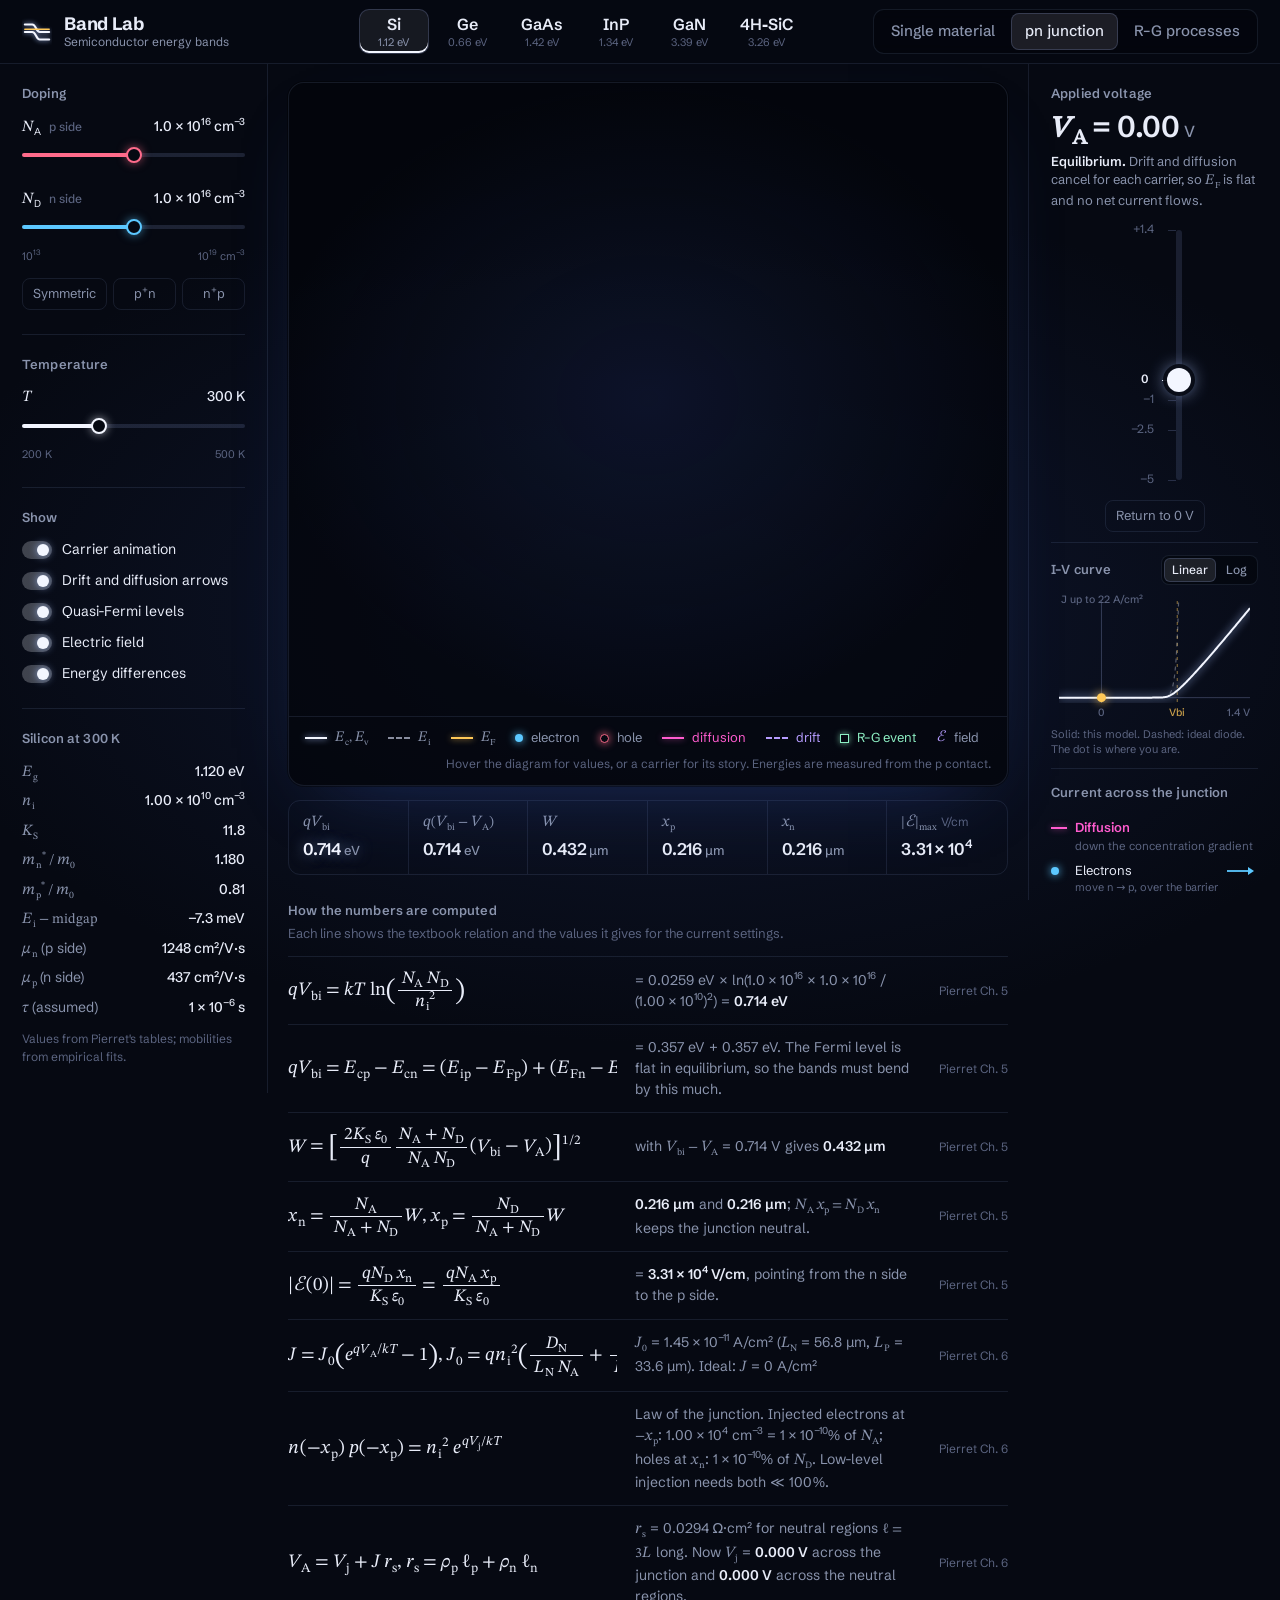
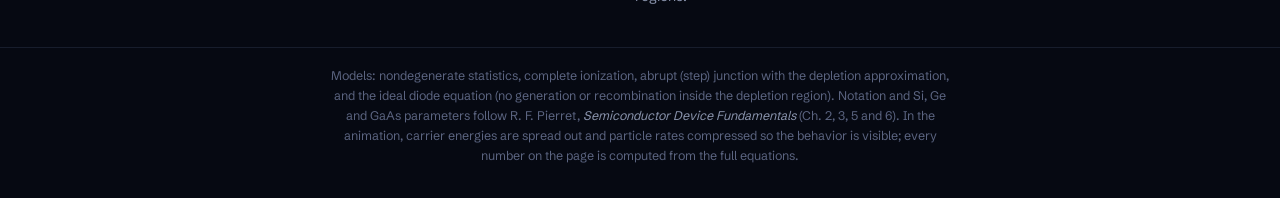
==== index.html @ d3d4d696 "Add semiconductor band diagram visualizer Co-Authored-By: Claude Opus 5.5 (1M context) <noreply@anth" ====
<!doctype html>
<html lang="en">
<head>
  <meta charset="utf-8">
  <meta name="viewport" content="width=device-width, initial-scale=1">
  <title>Band Lab · semiconductor band diagrams</title>
  <meta name="description" content="Interactive energy band diagrams for doped semiconductors and pn junctions: Fermi level, built-in voltage, depletion region, electric field, drift and diffusion.">
  <meta name="theme-color" content="#060912">
  <link rel="preload" href="fonts/schibsted-grotesk-latin-500-normal.woff2" as="font" type="font/woff2" crossorigin>
  <link rel="preload" href="fonts/stix-two-text-latin-400-italic.woff2" as="font" type="font/woff2" crossorigin>
  <link rel="icon" href="data:image/svg+xml,%3Csvg xmlns='http://www.w3.org/2000/svg' viewBox='0 0 32 32'%3E%3Crect width='32' height='32' rx='7' fill='%23060912'/%3E%3Cpath d='M4 9h8c4 0 4 8 8 8h8' stroke='%23f3f6ff' stroke-width='2.2' fill='none' stroke-linecap='round'/%3E%3Cpath d='M4 17h8c4 0 4 8 8 8h8' stroke='%23f3f6ff' stroke-width='2.2' fill='none' stroke-linecap='round'/%3E%3Cpath d='M4 14h24' stroke='%23ffc857' stroke-width='1.6' stroke-linecap='round'/%3E%3C/svg%3E">
  <link rel="stylesheet" href="css/style.css">
</head>
<body>
  <header class="topbar">
    <a class="brand" href="./" aria-label="Band Lab home">
      <svg class="brand-mark" viewBox="0 0 32 32" aria-hidden="true">
        <path d="M3 9h8c4 0 4 8 8 8h10" class="bm-band"/>
        <path d="M3 17h8c4 0 4 8 8 8h10" class="bm-band"/>
        <path d="M3 14h26" class="bm-ef"/>
      </svg>
      <span class="brand-text">
        <span class="brand-name">Band Lab</span>
        <span class="brand-tag">Semiconductor energy bands</span>
      </span>
    </a>

    <div class="material-picker" role="radiogroup" aria-label="Semiconductor material" id="materials"></div>

    <div class="mat-card" id="mat-card" role="tooltip" hidden></div>

    <div class="segmented mode-switch" role="radiogroup" aria-label="Structure" id="mode">
      <button type="button" role="radio" data-mode="bulk"><span class="lg">Single material</span><span class="sm">Single</span></button>
      <button type="button" role="radio" data-mode="pn">pn junction</button>
      <button type="button" role="radio" data-mode="rg"><span class="lg">R–G processes</span><span class="sm">R–G</span></button>
    </div>
  </header>

  <main class="workspace" id="workspace">
    <aside class="controls" aria-label="Doping, temperature and display">
      <section class="group">
        <h2>Doping</h2>
        <div id="doping-bulk">
        <div class="segmented small" role="radiogroup" aria-label="Doping type" id="bulk-type">
          <button type="button" role="radio" data-type="n">n-type</button>
          <button type="button" role="radio" data-type="i">Intrinsic</button>
          <button type="button" role="radio" data-type="p">p-type</button>
        </div>
        <label class="range-field" id="bulk-n-field">
          <span class="range-head"><span class="range-name" id="bulk-n-name"></span><output id="bulk-n-out"></output></span>
          <input type="range" id="bulk-n" min="13" max="19" step="0.01">
          <span class="range-scale"><span>10<sup>13</sup></span><span>10<sup>19</sup> cm<sup>−3</sup></span></span>
        </label>
        </div>

        <div id="doping-pn">
        <label class="range-field side-p">
          <span class="range-head"><span class="range-name"><i class="mi">N</i><sub>A</sub> <span class="hint">p side</span></span><output id="na-out"></output></span>
          <input type="range" id="na" min="13" max="19" step="0.01">
        </label>
        <label class="range-field side-n">
          <span class="range-head"><span class="range-name"><i class="mi">N</i><sub>D</sub> <span class="hint">n side</span></span><output id="nd-out"></output></span>
          <input type="range" id="nd" min="13" max="19" step="0.01">
          <span class="range-scale"><span>10<sup>13</sup></span><span>10<sup>19</sup> cm<sup>−3</sup></span></span>
        </label>
        <div class="presets" aria-label="Doping presets">
          <button type="button" data-preset="sym">Symmetric</button>
          <button type="button" data-preset="p+n">p<sup>+</sup>n</button>
          <button type="button" data-preset="n+p">n<sup>+</sup>p</button>
        </div>
        </div>
      </section>

      <section class="group" id="rg-controls" hidden>
        <h2>Carriers</h2>
        <label class="range-field">
          <span class="range-head"><span class="range-name">State</span><output id="rg-u-out"></output></span>
          <input type="range" id="rg-u" min="-1" max="1" step="0.01">
          <span class="range-scale"><span>removed</span><span>equilibrium</span><span>injected</span></span>
        </label>
        <div class="presets rg-presets" aria-label="Carrier presets">
          <button type="button" data-rgu="-1">Depletion region</button>
          <button type="button" data-rgu="0">Equilibrium</button>
          <button type="button" data-rgu="0.55">Light on</button>
        </div>
        <label class="range-field trap">
          <span class="range-head"><span class="range-name"><i class="mi">E</i><sub>T</sub> − <i class="mi">E</i><sub>i</sub> <span class="hint">R–G center level</span></span><output id="rg-et-out"></output></span>
          <input type="range" id="rg-et" min="-0.5" max="0.5" step="0.005">
        </label>
        <label class="range-field">
          <span class="range-head"><span class="range-name"><i class="mi">τ</i><sub>n</sub> = <i class="mi">τ</i><sub>p</sub> <span class="hint">R–G center lifetime</span></span><output id="rg-tau-out"></output></span>
          <input type="range" id="rg-tau" min="-10" max="-3" step="0.05">
          <span class="range-scale"><span>0.1 ns</span><span>1 ms</span></span>
        </label>
      </section>

      <section class="group">
        <h2>Temperature</h2>
        <label class="range-field">
          <span class="range-head"><span class="range-name"><i class="mi">T</i></span><output id="t-out"></output></span>
          <input type="range" id="temp" min="200" max="500" step="5">
          <span class="range-scale"><span>200 K</span><span>500 K</span></span>
        </label>
      </section>

      <section class="group">
        <h2>Show</h2>
        <div class="toggles">
          <label class="switch"><input type="checkbox" data-show="carriers"><span class="track"></span>Carrier animation</label>
          <label class="switch" id="toggle-flows"><input type="checkbox" data-show="flows"><span class="track"></span>Drift and diffusion arrows</label>
          <label class="switch" id="toggle-quasi"><input type="checkbox" data-show="quasi"><span class="track"></span>Quasi-Fermi levels</label>
          <label class="switch" id="toggle-field"><input type="checkbox" data-show="field"><span class="track"></span>Electric field</label>
          <label class="switch" id="toggle-diffs"><input type="checkbox" data-show="diffs"><span class="track"></span>Energy differences</label>
        </div>
      </section>

      <section class="group">
        <h2 id="props-title">Material</h2>
        <dl class="props" id="props"></dl>
        <p class="props-note" id="props-note"></p>
      </section>
    </aside>

    <section class="stage" aria-label="Band diagram">
      <figure class="figure" id="figure">
        <canvas id="diagram" role="img" aria-label="Energy band diagram"></canvas>
        <div class="probe" id="probe" hidden></div>
        <div class="rg-steps" id="rg-steps" hidden></div>
        <figcaption class="legend" id="legend"></figcaption>
      </figure>
      <div class="readouts" id="readouts" aria-live="polite"></div>
      <p class="notice" id="notice" hidden></p>
      <section class="equations" id="equations" aria-label="Equations"></section>
    </section>

    <aside class="bias" aria-label="Applied voltage">
      <div class="bias-ui" id="bias-ui">
      <div class="bias-head">
        <h2>Applied voltage</h2>
        <div class="va-readout" id="va-readout"></div>
        <p class="bias-state" id="bias-state"></p>
      </div>
      <div class="vslider" id="vslider">
        <div class="vs-track">
          <div class="vs-rail"></div>
          <div class="vs-fill"></div>
          <div class="vs-ticks"></div>
          <div class="vs-thumb" aria-label="Applied voltage"></div>
        </div>
      </div>
      <button type="button" class="ghost" id="va-zero">Return to 0 V</button>
      <section class="iv" id="iv" aria-label="Current-voltage curve">
        <div class="iv-head">
          <h2>I–V curve</h2>
          <div class="segmented tiny" role="radiogroup" aria-label="Current scale" id="iv-scale">
            <button type="button" role="radio" data-scale="linear">Linear</button>
            <button type="button" role="radio" data-scale="log">Log</button>
          </div>
        </div>
        <canvas id="iv-canvas"></canvas>
        <p class="iv-caption" id="iv-caption"></p>
      </section>
      <section class="currents" id="currents" aria-label="Currents"></section>
      </div>
      <div class="rg-ui" id="rg-ui" hidden>
        <section class="rg-choose">
          <h2>Process</h2>
          <div class="rg-grid" role="radiogroup" aria-label="Recombination or generation process" id="rg-grid">
            <span></span><span class="rg-col">Recombination</span><span class="rg-col">Generation</span>
            <span class="rg-row">Band-to-band</span>
            <button type="button" role="radio" data-proc="b2bR">Photon out</button>
            <button type="button" role="radio" data-proc="b2bG">Photon in</button>
            <span class="rg-row">R–G center</span>
            <button type="button" role="radio" data-proc="srhR">Capture</button>
            <button type="button" role="radio" data-proc="srhG">Emission</button>
            <span class="rg-row">Three carriers</span>
            <button type="button" role="radio" data-proc="aug">Auger</button>
            <button type="button" role="radio" data-proc="imp">Impact ionization</button>
          </div>
        </section>
        <section class="rg-rates" id="rg-rates" aria-label="Rates"></section>
      </div>
    </aside>
  </main>

  <footer class="footnote">
    <p>
      Models: nondegenerate statistics, complete ionization, abrupt (step) junction with the depletion approximation,
      and the ideal diode equation (no generation or recombination inside the depletion region).
      Notation and Si, Ge and GaAs parameters follow R. F. Pierret, <cite>Semiconductor Device Fundamentals</cite>
      (Ch. 2, 3, 5 and 6). In the animation, carrier energies are spread out and particle rates compressed so the
      behavior is visible; every number on the page is computed from the full equations.
    </p>
  </footer>

  <script src="js/materials.js"></script>
  <script src="js/physics.js"></script>
  <script src="js/format.js"></script>
  <script src="js/diagram.js"></script>
  <script src="js/vslider.js"></script>
  <script src="js/rg.js"></script>
  <script src="js/app.js"></script>
</body>
</html>
---- css/style.css ----
/* ---------- fonts (self-hosted, OFL) ---------- */
@font-face { font-family: "Schibsted Grotesk"; font-weight: 400; font-style: normal; font-display: swap; src: url("../fonts/schibsted-grotesk-latin-400-normal.woff2") format("woff2"); }
@font-face { font-family: "Schibsted Grotesk"; font-weight: 500; font-style: normal; font-display: swap; src: url("../fonts/schibsted-grotesk-latin-500-normal.woff2") format("woff2"); }
@font-face { font-family: "Schibsted Grotesk"; font-weight: 600; font-style: normal; font-display: swap; src: url("../fonts/schibsted-grotesk-latin-600-normal.woff2") format("woff2"); }
@font-face { font-family: "Schibsted Grotesk"; font-weight: 700; font-style: normal; font-display: swap; src: url("../fonts/schibsted-grotesk-latin-700-normal.woff2") format("woff2"); }
@font-face { font-family: "STIX Two Text"; font-weight: 400; font-style: normal; font-display: swap; src: url("../fonts/stix-two-text-latin-400-normal.woff2") format("woff2"); unicode-range: U+0000-00FF, U+0131, U+0152-0153, U+02BB-02BC, U+02C6, U+02DA, U+02DC, U+2000-206F, U+20AC, U+2122, U+2212, U+2215; }
@font-face { font-family: "STIX Two Text"; font-weight: 400; font-style: italic; font-display: swap; src: url("../fonts/stix-two-text-latin-400-italic.woff2") format("woff2"); unicode-range: U+0000-00FF, U+0131, U+0152-0153, U+02BB-02BC, U+02C6, U+02DA, U+02DC, U+2000-206F, U+20AC, U+2122, U+2212, U+2215; }
@font-face { font-family: "STIX Two Text"; font-weight: 500; font-style: normal; font-display: swap; src: url("../fonts/stix-two-text-latin-500-normal.woff2") format("woff2"); unicode-range: U+0000-00FF, U+2000-206F, U+2212; }
@font-face { font-family: "STIX Two Text"; font-weight: 500; font-style: italic; font-display: swap; src: url("../fonts/stix-two-text-latin-500-italic.woff2") format("woff2"); unicode-range: U+0000-00FF, U+2000-206F, U+2212; }
@font-face { font-family: "STIX Two Text"; font-weight: 400; font-style: normal; font-display: swap; src: url("../fonts/stix-two-text-greek-400-normal.woff2") format("woff2"); unicode-range: U+0370-03FF; }
@font-face { font-family: "STIX Two Text"; font-weight: 400; font-style: italic; font-display: swap; src: url("../fonts/stix-two-text-greek-400-italic.woff2") format("woff2"); unicode-range: U+0370-03FF; }

/* ---------- tokens ---------- */
:root {
  --bg: #060912;
  --bg-deep: #03050b;
  --panel: rgba(12, 17, 33, 0.72);
  --line: rgba(150, 170, 230, 0.12);
  --line-strong: rgba(150, 170, 230, 0.22);
  --text: #e8ecf8;
  --dim: #8a94ad;
  --faint: #5b6480;
  --band: #f3f6ff;
  --ef: #ffc857;
  --electron: #5cc8ff;
  --hole: #ff6b8b;
  --field: #b69cff;
  --diff: #ff5ccf;
  --rgc: #8ef0c4;
  --left: 268px;
  --right: 252px;
  --header: 64px;
  --ui: "Schibsted Grotesk", system-ui, -apple-system, "Segoe UI", sans-serif;
  --math: "STIX Two Text", "STIX Two Math", "Cambria Math", "Times New Roman", serif;
  color-scheme: dark;
}

* { box-sizing: border-box; }
[hidden] { display: none !important; }
html { -webkit-text-size-adjust: 100%; }
body {
  margin: 0;
  min-height: 100vh;
  color: var(--text);
  font: 400 15px/1.5 var(--ui);
  background:
    radial-gradient(1100px 620px at 52% 34%, rgba(38, 58, 120, 0.28), transparent 70%),
    var(--bg);
  -webkit-font-smoothing: antialiased;
}
button { font: inherit; color: inherit; }
h2 { margin: 0 0 12px; font-size: 13px; font-weight: 600; color: var(--dim); letter-spacing: 0.01em; }
sup, sub { font-size: 0.72em; line-height: 0; }
:focus-visible { outline: 2px solid var(--ef); outline-offset: 2px; }

.mi { font-family: var(--math); font-style: italic; font-size: 1.12em; padding-right: 0.04em; }
.mr { font-family: var(--math); font-style: normal; }
sub.mr, sup.mr { font-size: 0.7em; }
.mu { font-family: var(--ui); }
.hint { color: var(--faint); font-size: 12px; font-weight: 500; margin-left: 4px; }

/* ---------- header ---------- */
.topbar {
  position: sticky; top: 0; z-index: 20;
  height: var(--header);
  display: grid;
  grid-template-columns: var(--left) minmax(0, 1fr) auto;
  align-items: center;
  gap: 16px;
  padding: 0 22px;
  background: rgba(6, 9, 18, 0.86);
  backdrop-filter: blur(10px);
  border-bottom: 1px solid var(--line);
}
.brand { display: flex; align-items: center; gap: 12px; color: inherit; text-decoration: none; }
.brand-mark { width: 30px; height: 30px; flex: none; }
.bm-band { stroke: var(--band); stroke-width: 2.2; fill: none; stroke-linecap: round; filter: drop-shadow(0 0 3px rgba(170, 196, 255, 0.9)); }
.bm-ef { stroke: var(--ef); stroke-width: 1.6; stroke-linecap: round; }
.brand-text { display: flex; flex-direction: column; line-height: 1.15; }
.brand-name { white-space: nowrap; font-size: 18px; font-weight: 700; letter-spacing: -0.01em; }
.brand-tag { font-size: 12px; color: var(--dim); }

.material-picker { display: flex; justify-content: center; gap: 4px; min-width: 0; overflow-x: auto; scrollbar-width: none; }
.material-picker::-webkit-scrollbar { display: none; }
.mat {
  display: flex; flex-direction: column; align-items: center; justify-content: center;
  min-width: 70px; padding: 6px 10px 5px;
  border: 1px solid transparent; border-radius: 10px;
  background: none; cursor: pointer; line-height: 1.1;
  transition: background-color 0.15s, border-color 0.15s;
}
.mat:hover { background: rgba(150, 170, 230, 0.07); }
.mat .sym { font-size: 16px; font-weight: 600; }
.mat .eg { font-size: 11px; color: var(--faint); margin-top: 2px; white-space: nowrap; }
.mat[aria-checked="true"] { border-color: var(--line-strong); background: rgba(243, 246, 255, 0.07); box-shadow: inset 0 -2px 0 var(--band); }
.mat[aria-checked="true"] .eg { color: var(--dim); }

.segmented { display: inline-flex; padding: 3px; gap: 2px; border: 1px solid var(--line); border-radius: 11px; background: rgba(3, 5, 11, 0.6); }
.segmented button {
  border: 0; background: none; padding: 7px 14px; border-radius: 8px;
  color: var(--dim); font-weight: 500; cursor: pointer; white-space: nowrap;
}
.segmented button:hover { color: var(--text); }
.segmented button[aria-checked="true"] { background: rgba(243, 246, 255, 0.1); color: var(--text); box-shadow: inset 0 0 0 1px var(--line-strong); }
.segmented.small { display: flex; margin-bottom: 16px; }
.segmented.small button { flex: 1; padding: 6px 8px; font-size: 13px; }

/* ---------- workspace ---------- */
.workspace {
  display: grid;
  grid-template-columns: var(--left) minmax(0, 1fr) var(--right);
  align-items: start;
}
.controls, .bias { padding: 20px 22px 28px; }
.controls { border-right: 1px solid var(--line); min-height: calc(100vh - var(--header)); }
.bias {
  border-left: 1px solid var(--line);
  position: sticky; top: var(--header);
  height: calc(100vh - var(--header));
  overflow-y: auto; scrollbar-width: thin;
  display: flex; flex-direction: column; gap: 10px;
}
.bias > *, .bias-ui > *, .rg-ui > * { flex: none; }
.stage { padding: 18px 20px 28px; min-width: 0; }

.group + .group { margin-top: 24px; padding-top: 20px; border-top: 1px solid var(--line); }

/* range fields */
.range-field { display: block; }
.range-field + .range-field { margin-top: 14px; }
.range-head { display: flex; flex-wrap: wrap; justify-content: space-between; align-items: baseline; gap: 0 8px; margin-bottom: 4px; }
.range-name { font-size: 14px; }
.range-field output { font-size: 14px; font-weight: 500; }
.range-scale { display: flex; justify-content: space-between; font-size: 11px; color: var(--faint); margin-top: 2px; }
input[type="range"] {
  -webkit-appearance: none; appearance: none;
  width: 100%; height: 24px; margin: 0; background: none; cursor: pointer;
  --fill: var(--band);
}
.side-p input[type="range"] { --fill: var(--hole); }
.side-n input[type="range"] { --fill: var(--electron); }
input[type="range"]::-webkit-slider-runnable-track { height: 4px; border-radius: 2px; background: linear-gradient(to right, var(--fill) var(--p, 50%), rgba(150, 170, 230, 0.16) var(--p, 50%)); }
input[type="range"]::-moz-range-track { height: 4px; border-radius: 2px; background: rgba(150, 170, 230, 0.16); }
input[type="range"]::-moz-range-progress { height: 4px; border-radius: 2px; background: var(--fill); }
input[type="range"]::-webkit-slider-thumb {
  -webkit-appearance: none; width: 16px; height: 16px; margin-top: -6px; border-radius: 50%;
  background: var(--bg); border: 2px solid var(--fill); box-shadow: 0 0 10px color-mix(in srgb, var(--fill) 60%, transparent);
}
input[type="range"]::-moz-range-thumb {
  width: 12px; height: 12px; border-radius: 50%;
  background: var(--bg); border: 2px solid var(--fill); box-shadow: 0 0 10px color-mix(in srgb, var(--fill) 60%, transparent);
}

.presets { display: flex; gap: 6px; margin-top: 14px; }
.presets button, .ghost {
  border: 1px solid var(--line); background: none; border-radius: 8px;
  padding: 5px 10px; font-size: 13px; color: var(--dim); cursor: pointer;
}
.presets button { flex: 1; }
.presets button:hover, .ghost:hover { color: var(--text); border-color: var(--line-strong); }

/* switches */
.toggles { display: grid; gap: 10px; }
.switch { display: flex; align-items: center; gap: 10px; font-size: 14px; cursor: pointer; }
.switch input { position: absolute; opacity: 0; width: 1px; height: 1px; }
.switch .track { position: relative; width: 30px; height: 18px; border-radius: 9px; background: rgba(150, 170, 230, 0.18); flex: none; transition: background-color 0.15s; }
.switch .track::after { content: ""; position: absolute; top: 3px; left: 3px; width: 12px; height: 12px; border-radius: 50%; background: var(--dim); transition: transform 0.15s, background-color 0.15s; }
.switch input:checked + .track { background: rgba(243, 246, 255, 0.24); }
.switch input:checked + .track::after { transform: translateX(12px); background: var(--band); box-shadow: 0 0 8px rgba(170, 196, 255, 0.8); }
.switch input:focus-visible + .track { outline: 2px solid var(--ef); outline-offset: 2px; }
.switch.disabled { opacity: 0.4; cursor: default; }

/* material properties */
.props { display: grid; grid-template-columns: auto 1fr; gap: 6px 12px; margin: 0; font-size: 14px; }
.props dt { color: var(--dim); }
.props dd { margin: 0; text-align: right; font-weight: 500; }
.props-note { margin: 10px 0 0; font-size: 12px; color: var(--faint); line-height: 1.45; }

/* ---------- figure ---------- */
.figure {
  margin: 0;
  display: flex; flex-direction: column;
  height: clamp(520px, calc(100vh - var(--header) - 132px), 860px);
  border: 1px solid var(--line);
  border-radius: 16px;
  background:
    radial-gradient(70% 60% at 50% 45%, rgba(40, 62, 130, 0.22), transparent 75%),
    rgba(3, 5, 11, 0.72);
  box-shadow: 0 0 0 1px rgba(0, 0, 0, 0.4), 0 30px 80px -40px rgba(60, 100, 220, 0.35);
  overflow: hidden;
}
.figure canvas { display: block; flex: 1; width: 100%; min-height: 0; touch-action: pan-y; }
.legend {
  display: flex; flex-wrap: wrap; align-items: center; gap: 6px 20px;
  padding: 10px 16px 12px; border-top: 1px solid var(--line);
  font-size: 13px; color: var(--dim);
}
.legend .item { display: inline-flex; align-items: center; gap: 8px; white-space: nowrap; }
.sw { display: inline-block; width: 22px; height: 0; border-top: 2px solid; }
.sw.band { border-color: var(--band); box-shadow: 0 0 6px rgba(170, 196, 255, 0.9); }
.sw.ei { border-top: 2px dashed rgba(225, 232, 255, 0.6); }
.sw.ef { border-color: var(--ef); box-shadow: 0 0 6px rgba(255, 200, 87, 0.8); }
.sw.fn { border-top: 2px dashed var(--electron); }
.sw.fp { border-top: 2px dashed var(--hole); }
.sw.diff { border-top: 2.5px solid var(--diff); box-shadow: 0 0 6px rgba(255, 92, 207, 0.6); }
.sw.drift { border-top: 2.5px dashed var(--field); }
.t-diff { color: var(--diff); }
.t-drift { color: var(--field); }
.dot { width: 8px; height: 8px; border-radius: 50%; background: var(--electron); box-shadow: 0 0 8px var(--electron); display: inline-block; }
.ring { width: 9px; height: 9px; border-radius: 50%; border: 1.6px solid var(--hole); box-shadow: 0 0 8px var(--hole); display: inline-block; }
.legend .note { margin-left: auto; color: var(--faint); font-size: 12px; }

/* ---------- readouts ---------- */
.readouts {
  display: grid;
  grid-template-columns: repeat(6, minmax(0, 1fr));
  margin-top: 14px;
  border: 1px solid var(--line);
  border-radius: 12px;
  overflow: hidden;
}
.metric { padding: 10px 14px 12px; border-right: 1px solid var(--line); }
.metric:last-child { border-right: 0; }
.metric-label { font-size: 14px; color: var(--dim); white-space: nowrap; }
.metric-value { font-size: clamp(16px, 1.32vw, 21px); font-weight: 600; letter-spacing: -0.01em; white-space: nowrap; margin-top: 2px; }
.metric-label .u { font-family: var(--ui); font-size: 12px; color: var(--faint); margin-left: 4px; }
.metric-value .unit { font-size: 13px; font-weight: 500; color: var(--dim); margin-left: 3px; }
.metric.accent .metric-value { color: var(--band); text-shadow: 0 0 14px rgba(170, 196, 255, 0.55); }

.notice {
  margin: 12px 0 0; padding: 10px 14px;
  border-left: 2px solid var(--ef); background: rgba(255, 200, 87, 0.06);
  border-radius: 0 8px 8px 0; font-size: 13px; color: #f0e2bf;
}

/* ---------- equations ---------- */
.equations { margin-top: 26px; }
.equations h2 { margin-bottom: 4px; }
.eq-intro { margin: 0 0 12px; font-size: 13px; color: var(--faint); }
.eq-row {
  display: grid; grid-template-columns: minmax(0, 1.15fr) minmax(0, 1fr) auto;
  gap: 18px; align-items: center;
  padding: 12px 0; border-top: 1px solid var(--line);
}
.eq { font-family: var(--math); font-size: 19px; line-height: 1.4; white-space: nowrap; overflow-x: auto; scrollbar-width: thin; }
.eq .mi { font-size: 1em; }
.eq-val { font-size: 14px; color: var(--dim); line-height: 1.5; }
.eq-val b { color: var(--text); font-weight: 600; }
.eq-ref { font-size: 12px; color: var(--faint); white-space: nowrap; }
.frac { display: inline-flex; flex-direction: column; vertical-align: middle; text-align: center; margin: 0 0.15em; font-size: 0.92em; line-height: 1.15; }
.frac > span:first-child { border-bottom: 1px solid currentColor; padding: 0 0.2em 0.06em; }
.frac > span:last-child { padding: 0.08em 0.2em 0; }
.big { font-size: 1.5em; vertical-align: -0.12em; font-weight: 300; }

/* ---------- applied-voltage panel ---------- */
.bias h2 { margin-bottom: 6px; }
.va-readout { font-size: 30px; font-weight: 600; letter-spacing: -0.02em; line-height: 1.1; }
.va-readout .mi { font-size: 1em; }
.va-readout .unit { font-size: 16px; color: var(--dim); font-weight: 500; margin-left: 4px; }
.bias-state { margin: 6px 0 0; font-size: 13px; color: var(--dim); line-height: 1.45; min-height: 4.4em; }
.bias-state strong { color: var(--text); font-weight: 600; }

.vslider { height: clamp(190px, 30vh, 330px); display: flex; justify-content: center; padding: 10px 0; }
.vs-track { position: relative; width: 120px; height: 100%; cursor: pointer; touch-action: none; }
.vs-rail { position: absolute; left: 70%; top: 0; bottom: 0; width: 6px; transform: translateX(-50%); border-radius: 3px; background: rgba(150, 170, 230, 0.14); }
.vs-fill { position: absolute; left: 70%; width: 6px; transform: translateX(-50%); bottom: var(--lo); height: calc(var(--hi) - var(--lo)); border-radius: 3px; }
.vslider[data-bias="forward"] .vs-fill { background: var(--ef); box-shadow: 0 0 12px rgba(255, 200, 87, 0.7); }
.vslider[data-bias="reverse"] .vs-fill { background: var(--field); box-shadow: 0 0 12px rgba(182, 156, 255, 0.7); }
.vs-thumb {
  position: absolute; left: 70%; bottom: var(--t);
  width: 24px; height: 24px; transform: translate(-50%, 50%);
  border-radius: 50%; background: var(--band);
  box-shadow: 0 0 0 4px rgba(6, 9, 18, 0.9), 0 0 18px rgba(170, 196, 255, 0.9);
  transition: transform 0.12s;
}
.vslider.dragging .vs-thumb { transform: translate(-50%, 50%) scale(1.12); }
.vs-thumb:focus-visible { outline: 2px solid var(--ef); outline-offset: 5px; }
.vs-tick { position: absolute; left: 0; right: 30%; bottom: var(--t); height: 0; display: flex; align-items: center; justify-content: flex-end; pointer-events: none; }
.vs-tick span { font-size: 12px; color: var(--faint); margin-right: 14px; transform: translateY(-1px); }
.vs-tick::after { content: ""; width: 8px; border-top: 1px solid var(--line-strong); margin-right: 3px; }
.vs-tick.zero span { color: var(--text); font-weight: 600; }
.vs-tick.zero::after { width: 14px; border-color: var(--band); }
#va-zero { align-self: center; }

/* currents */
.currents { border-top: 1px solid var(--line); padding-top: 14px; }
.currents h2 { margin-bottom: 10px; }
.cur-row { display: grid; grid-template-columns: 14px 1fr auto; gap: 2px 10px; align-items: center; padding: 4px 0; }
.cur-name { font-size: 13px; }
.cur-flow { grid-column: 2 / 4; font-size: 11px; color: var(--faint); margin-top: -3px; }
.cur-dir { width: 34px; height: 12px; }
.cur-bar { grid-column: 2 / 4; height: 3px; margin-top: 2px; border-radius: 2px; background: rgba(150, 170, 230, 0.12); overflow: hidden; }
.cur-bar i { display: block; height: 100%; border-radius: 2px; }
.cur-val { grid-column: 2 / 4; font-size: 12px; color: var(--dim); margin-top: -1px; }
.cur-net { margin-top: 10px; padding-top: 12px; border-top: 1px solid var(--line); }
.cur-net .eqline { font-family: var(--math); font-size: 16px; }
.cur-net .eqline .mi { font-size: 1em; }
.cur-net .value { font-size: 20px; font-weight: 600; margin-top: 4px; }
.cur-net .value .unit { font-size: 12px; color: var(--dim); font-weight: 500; margin-left: 3px; }
.cur-net .dirtext { font-size: 12px; color: var(--dim); }
.cur-note { font-size: 11px; color: var(--faint); margin: 10px 0 0; line-height: 1.45; }

.footnote { padding: 18px 22px 32px; border-top: 1px solid var(--line); }
.footnote p { margin: 0 auto; max-width: 78ch; font-size: 12.5px; line-height: 1.6; color: var(--faint); text-align: center; }
.footnote cite { font-style: italic; color: var(--dim); }

/* ---------- responsive ---------- */
@media (max-width: 1180px) {
  :root { --left: 248px; }
  .topbar { grid-template-columns: auto minmax(0, 1fr) auto; }
  .workspace {
    grid-template-columns: var(--left) minmax(0, 1fr);
    grid-template-areas: "controls figure" "controls bias" "controls readouts" "controls notice" "controls equations";
  }
  .stage { display: contents; }
  .controls { grid-area: controls; grid-row: 1 / 6; }
  .figure { grid-area: figure; margin: 18px 20px 0; height: clamp(540px, 74vh, 780px); }
  .readouts { grid-area: readouts; margin: 14px 20px 0; }
  .notice { grid-area: notice; margin: 12px 20px 0; }
  .equations { grid-area: equations; margin: 26px 20px 28px; }
  .bias {
    grid-area: bias; position: static; min-height: 0; height: auto; overflow: visible; border-left: 0;
    margin: 14px 20px 0; padding: 14px 16px; border: 1px solid var(--line); border-radius: 12px;
    display: grid; grid-template-columns: 220px minmax(0, 1fr); gap: 4px 24px;
  }
  .bias-head { grid-column: 1; grid-row: 1 / 3; }
  .vslider { grid-column: 2; height: 64px; padding: 0 4px; }
  #va-zero { grid-column: 2; justify-self: end; }
  .currents { grid-column: 1 / 3; display: grid; grid-template-columns: repeat(4, minmax(0, 1fr)) minmax(0, 1.3fr); gap: 0 20px; align-items: start; }
  .currents h2 { grid-column: 1 / -1; }
  .cur-net { margin-top: 0; padding-top: 6px; border-top: 0; }
  .cur-note { grid-column: 1 / -1; }

  /* horizontal slider */
  .vs-track { width: 100%; height: 100%; }
  .vs-rail { left: 0; right: 0; top: 34%; bottom: auto; width: auto; height: 6px; transform: translateY(-50%); }
  .vs-fill { left: var(--lo); width: calc(var(--hi) - var(--lo)); top: 34%; bottom: auto; height: 6px; transform: translateY(-50%); }
  .vs-thumb { left: var(--t); top: 34%; bottom: auto; transform: translate(-50%, -50%); }
  .vslider.dragging .vs-thumb { transform: translate(-50%, -50%) scale(1.12); }
  .vs-tick { left: var(--t); right: auto; bottom: auto; top: 34%; width: 0; height: auto; flex-direction: column; justify-content: flex-start; }
  .vs-tick::after { order: -1; width: 0; height: 8px; border-top: 0; border-left: 1px solid var(--line-strong); margin: 8px 0 0; }
  .vs-tick.zero::after { width: 0; height: 12px; border-left-color: var(--band); }
  .vs-tick span { margin: 2px 0 0; transform: none; white-space: nowrap; }
}

@media (max-width: 820px) {
  .topbar { height: auto; grid-template-columns: 1fr auto; padding: 10px 14px; row-gap: 8px; position: static; }
  .material-picker { grid-column: 1 / -1; grid-row: 2; justify-content: flex-start; }
  .brand-tag { display: none; }
  .workspace { grid-template-columns: minmax(0, 1fr); grid-template-areas: "figure" "bias" "readouts" "notice" "controls" "equations"; }
  .controls { grid-row: auto; border-right: 0; min-height: 0; margin: 14px 16px 0; padding: 16px; border: 1px solid var(--line); border-radius: 12px; }
  .figure { margin: 12px 16px 0; height: clamp(440px, 74vh, 620px); }
  .readouts, .notice { margin-left: 16px; margin-right: 16px; }
  .equations { margin: 24px 16px 24px; }
  .bias { margin: 12px 16px 0; grid-template-columns: 1fr; }
  .bias-head, .vslider, #va-zero { grid-column: 1; grid-row: auto; }
  .currents { grid-column: 1; grid-template-columns: 1fr 1fr; gap: 0 16px; }
  .cur-net { grid-column: 1 / -1; }
  .readouts { grid-template-columns: repeat(3, minmax(0, 1fr)); }
  .metric { border-bottom: 1px solid var(--line); padding: 8px 10px 10px; }
  .metric:nth-child(3n) { border-right: 0; }
  .metric:nth-child(n+4) { border-bottom: 0; }
  .metric-value { font-size: 17px; }
  .eq-row { grid-template-columns: 1fr; gap: 4px; }
  .legend .note { margin-left: 0; }
  .mat { min-width: 60px; }
  .mode-switch button { padding: 6px 10px; font-size: 13px; }
  .brand-mark { width: 26px; height: 26px; }
  .brand-name { font-size: 16px; }
}

@media (prefers-reduced-motion: reduce) {
  * { transition: none !important; }
}

/* ---------- material table-value card ---------- */
.mat-card {
  position: fixed; z-index: 40; width: 260px;
  padding: 12px 14px 10px;
  background: rgba(10, 14, 28, 0.97);
  border: 1px solid var(--line-strong); border-radius: 12px;
  box-shadow: 0 18px 50px -12px rgba(0, 0, 0, 0.8), 0 0 0 1px rgba(0, 0, 0, 0.4);
  pointer-events: none;
}
.mc-head { display: flex; align-items: baseline; gap: 8px; margin-bottom: 8px; }
.mc-sym { font-size: 18px; font-weight: 700; }
.mc-name { font-size: 13px; color: var(--dim); }
.mc-t { margin-left: auto; font-size: 12px; color: var(--faint); }
.mc-rows { display: grid; grid-template-columns: auto 1fr; gap: 3px 12px; margin: 0; font-size: 13px; }
.mc-rows dt { color: var(--dim); }
.mc-rows dd { margin: 0; text-align: right; font-weight: 500; }
.mc-src { margin: 8px 0 0; font-size: 11px; color: var(--faint); line-height: 1.4; }

/* ---------- diagram hover readout ---------- */
.figure { position: relative; }
.probe {
  position: absolute; z-index: 5; width: 250px;
  padding: 10px 12px;
  background: rgba(8, 11, 22, 0.97);
  border: 1px solid var(--line-strong); border-radius: 10px;
  box-shadow: 0 14px 40px -10px rgba(0, 0, 0, 0.8);
  font-size: 12.5px; pointer-events: none;
}
.pr-region { color: var(--text); font-weight: 600; font-size: 12.5px; line-height: 1.35; }
.pr-x { color: var(--dim); font-size: 12px; margin-top: 2px; }
.pr-rows { margin-top: 6px; display: grid; gap: 2px; }
.pr-row { display: grid; grid-template-columns: 10px 1fr auto; align-items: center; gap: 0 8px; padding: 1px 4px; border-radius: 5px; }
.pr-row.near { background: rgba(243, 246, 255, 0.07); }
.pr-sw { width: 8px; height: 2px; border-radius: 1px; }
.pr-name { font-size: 14px; }
.pr-val { color: var(--dim); }
.pr-row.near .pr-val { color: var(--text); font-weight: 600; }
.pr-desc { grid-column: 2 / 4; color: var(--dim); font-size: 11.5px; }
.pr-carriers { display: flex; gap: 10px; margin-top: 6px; padding-top: 6px; border-top: 1px solid var(--line); color: var(--dim); }
.pr-carriers .u { color: var(--faint); }
.pr-field { color: var(--dim); margin-top: 2px; }

/* ---------- slider extra mark ---------- */
.vs-tick.vbi span { color: var(--ef); font-weight: 500; }
.vs-tick.vbi::after { border-color: rgba(255, 200, 87, 0.7); width: 12px; }

/* ---------- I-V curve ---------- */
.iv { border-top: 1px solid var(--line); padding-top: 12px; }
.iv-head { display: flex; align-items: center; justify-content: space-between; gap: 8px; margin-bottom: 6px; }
.iv-head h2 { margin: 0; }
.segmented.tiny { padding: 2px; border-radius: 8px; }
.segmented.tiny button { padding: 3px 8px; font-size: 12px; border-radius: 6px; }
#iv-canvas { display: block; width: 100%; height: 132px; }
.iv-caption { margin: 4px 0 0; font-size: 11px; color: var(--faint); line-height: 1.4; }

/* ---------- currents grouped by mechanism ---------- */
.mech { padding: 6px 0 4px; }
.mech + .mech { border-top: 1px dashed var(--line); margin-top: 4px; }
.mech-head { display: flex; flex-wrap: wrap; align-items: center; gap: 0 8px; font-size: 13px; font-weight: 600; margin-bottom: 2px; }
.mech-diff .mech-head { color: var(--diff); }
.mech-drift .mech-head { color: var(--field); }
.mech-head .sw { width: 16px; }
.mech-why { flex-basis: 100%; padding-left: 24px; font-weight: 400; color: var(--faint); font-size: 11.5px; }
.mech-why .mi { font-size: 1.05em; }

@media (max-width: 1180px) {
  .currents { grid-template-columns: repeat(2, minmax(0, 1fr)) minmax(0, 1fr); gap: 0 20px; }
  .mech + .mech { border-top: 0; margin-top: 0; }
  .iv { grid-column: 1 / 3; }
}
@media (max-width: 820px) {
  .currents { grid-template-columns: 1fr; }
  .mat-card { display: none; }
}

/* ---------- legend glyphs for R–G ---------- */
.trap-sq { width: 9px; height: 9px; border: 1.6px solid var(--rgc); box-shadow: 0 0 6px rgba(142, 240, 196, 0.7); display: inline-block; }
.wave { width: 22px; height: 8px; display: inline-block; background: no-repeat center / 22px 8px url("data:image/svg+xml,%3Csvg xmlns='http://www.w3.org/2000/svg' viewBox='0 0 22 8'%3E%3Cpath d='M1 4 Q3.5 0 6 4 T11 4 T16 4 T21 4' fill='none' stroke='%23fff1a8' stroke-width='1.6'/%3E%3C/svg%3E"); }
.zig { width: 22px; height: 8px; display: inline-block; background: no-repeat center / 22px 8px url("data:image/svg+xml,%3Csvg xmlns='http://www.w3.org/2000/svg' viewBox='0 0 22 8'%3E%3Cpath d='M1 6 L4 2 L7 6 L10 2 L13 6 L16 2 L19 6' fill='none' stroke='%23ffb35c' stroke-width='1.5'/%3E%3C/svg%3E"); }
.t-rg { color: var(--rgc); }

/* ---------- carrier story tooltip ---------- */
.probe.story { width: 270px; }
.probe .tag { display: inline-block; font-size: 11px; font-weight: 600; padding: 1px 7px; border-radius: 999px; margin: 0 4px 6px 0; border: 1px solid currentColor; }
.probe .tag.t-diff { color: var(--diff); }
.probe .tag.t-drift { color: var(--field); }
.probe .tag.t-rand { color: var(--dim); }
.probe .tag.t-rg { color: var(--rgc); }
.st-title { font-size: 13.5px; font-weight: 600; color: var(--text); margin-bottom: 4px; }
.probe p { margin: 0; color: var(--dim); line-height: 1.45; }
.probe .st-foot { margin-top: 6px; color: var(--faint); font-size: 11.5px; }

/* ---------- R–G tab ---------- */
.bias-ui { display: contents; }
.rg-ui { display: flex; flex-direction: column; gap: 16px; }
.rg-grid { display: grid; grid-template-columns: auto 1fr 1fr; gap: 6px; align-items: stretch; }
.rg-col { font-size: 11.5px; color: var(--faint); text-align: center; align-self: end; }
.rg-row { font-size: 12.5px; color: var(--dim); align-self: center; line-height: 1.2; }
.rg-grid button {
  border: 1px solid var(--line); background: rgba(3, 5, 11, 0.6); border-radius: 8px;
  padding: 7px 4px; font-size: 12px; color: var(--dim); cursor: pointer; line-height: 1.2;
}
.rg-grid button:hover { color: var(--text); border-color: var(--line-strong); }
.rg-grid button[aria-checked="true"] { color: var(--text); background: rgba(142, 240, 196, 0.1); border-color: rgba(142, 240, 196, 0.6); box-shadow: 0 0 12px -2px rgba(142, 240, 196, 0.4); }
.rg-rates { border-top: 1px solid var(--line); padding-top: 14px; }
.rate-row { display: grid; grid-template-columns: 1fr auto; gap: 2px 8px; padding: 5px 0; }
.rate-name { font-size: 12.5px; color: var(--dim); }
.rate-row.dom .rate-name { color: var(--text); font-weight: 600; }
.rate-row.dom .rate-name::after { content: "dominant"; margin-left: 6px; font-size: 10.5px; font-weight: 600; color: var(--rgc); }
.rate-val { font-size: 12px; color: var(--text); }
.rate-row .cur-bar { grid-column: 1 / -1; }
.metric-value.txt { font-size: clamp(15px, 1.15vw, 18px); }
.eq-note { font-size: 12px; color: var(--faint); font-family: var(--ui); margin-left: 6px; }
.rg-presets button { font-size: 12px; padding: 5px 6px; }
.range-field.trap input[type="range"] { --fill: var(--rgc); }
#rg-controls .range-field + .range-field, #rg-controls .presets + .range-field { margin-top: 14px; }
#rg-controls .presets { margin-top: 10px; }

.rg-steps { display: grid; grid-template-columns: minmax(0, 0.9fr) minmax(0, 1.6fr); gap: 4px 24px; padding: 12px 16px; border-top: 1px solid var(--line); }
.rg-title strong { display: block; font-size: 14px; margin-bottom: 2px; }
.rg-title .rg-note { font-size: 12.5px; color: var(--dim); line-height: 1.45; display: block; }
.rg-list { margin: 0; padding-left: 20px; display: grid; gap: 4px; align-content: start; font-size: 13px; color: var(--faint); }
.rg-step { padding: 2px 6px; border-radius: 6px; transition: color 0.2s, background-color 0.2s; }
.rg-step.on { color: var(--text); background: rgba(142, 240, 196, 0.08); }
.rg-step::marker { color: var(--faint); }
.rg-step.on::marker { color: var(--rgc); }
body[data-mode="rg"] .figure { height: clamp(560px, calc(100vh - var(--header) - 120px), 880px); }

@media (max-width: 1180px) {
  .rg-ui { grid-column: 1 / -1; display: grid; grid-template-columns: minmax(0, 1fr) minmax(0, 1fr); gap: 0 24px; }
  .rg-rates { border-top: 0; padding-top: 0; }
}
@media (max-width: 820px) {
  .rg-ui { grid-template-columns: 1fr; gap: 14px; }
  .rg-steps { grid-template-columns: 1fr; }
  .mode-switch button { padding: 6px 8px; font-size: 12.5px; }
}

.metric-sub { font-size: 11.5px; color: var(--dim); margin-top: 1px; white-space: nowrap; }
.rg-steps { flex: none; }

.mode-switch .sm { display: none; }
@media (max-width: 1180px) {
  .mode-switch .lg { display: none; }
  .mode-switch .sm { display: inline; }
}
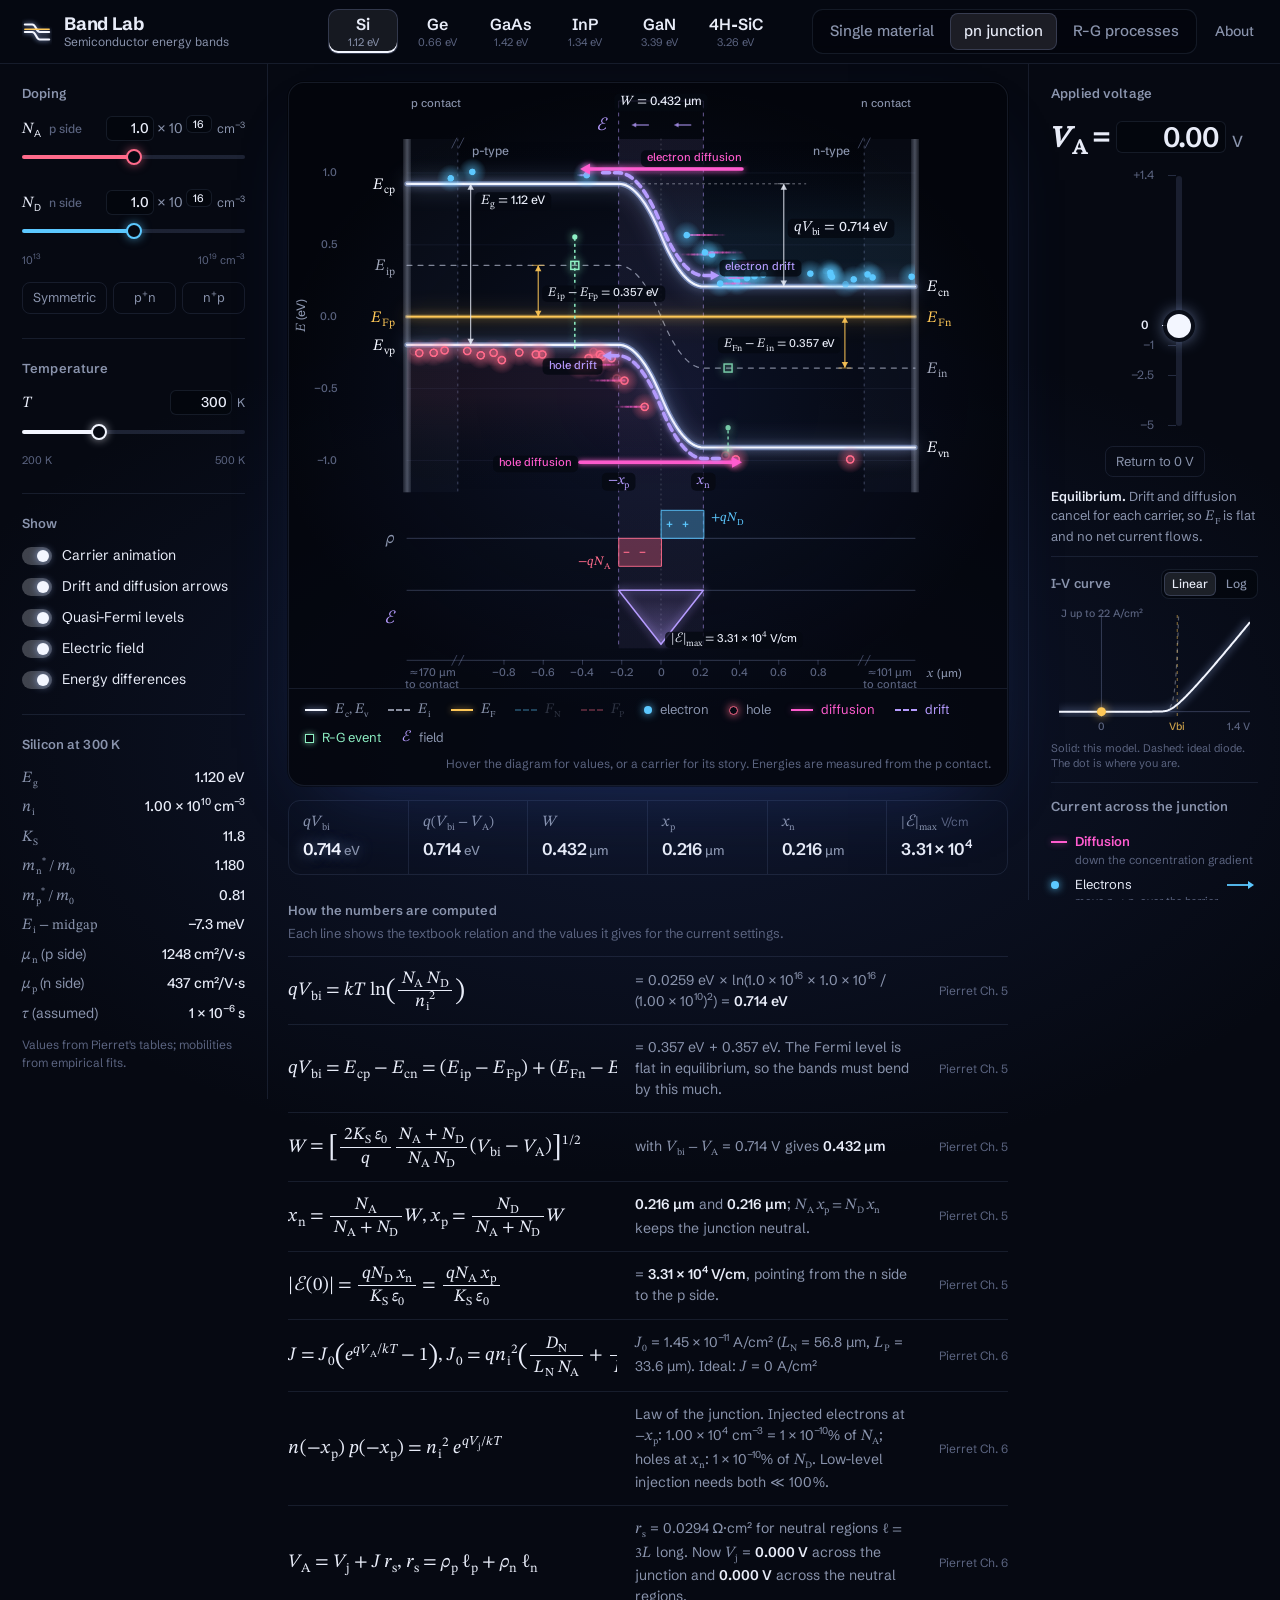
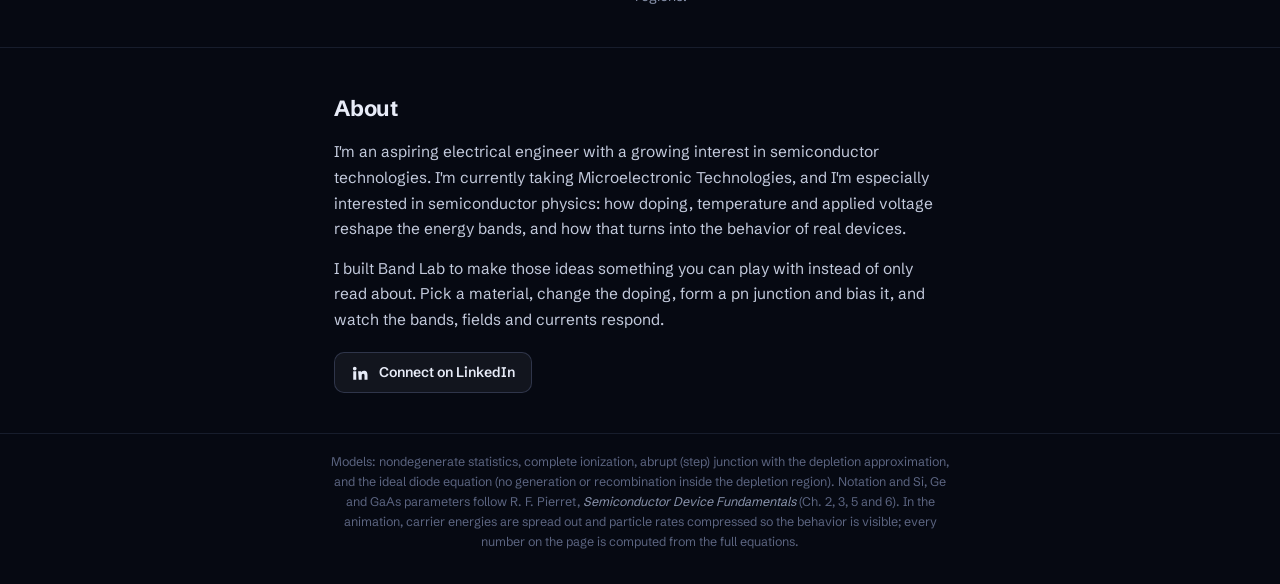
==== commit ac6cd522: "Steadier sliders with typed values, calmer band view, About section, carrier fade-out Co-Authored-By" ====
--- a/index.html
+++ b/index.html
@@ -29,10 +29,13 @@
 
     <div class="mat-card" id="mat-card" role="tooltip" hidden></div>
 
-    <div class="segmented mode-switch" role="radiogroup" aria-label="Structure" id="mode">
-      <button type="button" role="radio" data-mode="bulk"><span class="lg">Single material</span><span class="sm">Single</span></button>
-      <button type="button" role="radio" data-mode="pn">pn junction</button>
-      <button type="button" role="radio" data-mode="rg"><span class="lg">R–G processes</span><span class="sm">R–G</span></button>
+    <div class="top-right">
+      <div class="segmented mode-switch" role="radiogroup" aria-label="Structure" id="mode">
+        <button type="button" role="radio" data-mode="bulk"><span class="lg">Single material</span><span class="sm">Single</span></button>
+        <button type="button" role="radio" data-mode="pn">pn junction</button>
+        <button type="button" role="radio" data-mode="rg"><span class="lg">R–G processes</span><span class="sm">R–G</span></button>
+      </div>
+      <a class="about-link" href="#about">About</a>
     </div>
   </header>
 
@@ -46,23 +49,23 @@
           <button type="button" role="radio" data-type="i">Intrinsic</button>
           <button type="button" role="radio" data-type="p">p-type</button>
         </div>
-        <label class="range-field" id="bulk-n-field">
-          <span class="range-head"><span class="range-name" id="bulk-n-name"></span><output id="bulk-n-out"></output></span>
-          <input type="range" id="bulk-n" min="13" max="19" step="0.01">
+        <div class="range-field" id="bulk-n-field">
+          <span class="range-head"><span class="range-name" id="bulk-n-name"></span><span class="sci-in" id="bulk-n-in"><input type="number" class="num mant" step="0.1" min="1" max="9.9" inputmode="decimal" aria-label="Doping mantissa"><span class="x">×&thinsp;10</span><input type="number" class="num exp" step="1" inputmode="numeric" aria-label="Doping power of ten"><span class="u">cm<sup>−3</sup></span></span></span>
+          <input type="range" id="bulk-n" min="0" max="60" step="1" aria-label="Doping">
           <span class="range-scale"><span>10<sup>13</sup></span><span>10<sup>19</sup> cm<sup>−3</sup></span></span>
-        </label>
+        </div>
         </div>
 
         <div id="doping-pn">
-        <label class="range-field side-p">
-          <span class="range-head"><span class="range-name"><i class="mi">N</i><sub>A</sub> <span class="hint">p side</span></span><output id="na-out"></output></span>
-          <input type="range" id="na" min="13" max="19" step="0.01">
-        </label>
-        <label class="range-field side-n">
-          <span class="range-head"><span class="range-name"><i class="mi">N</i><sub>D</sub> <span class="hint">n side</span></span><output id="nd-out"></output></span>
-          <input type="range" id="nd" min="13" max="19" step="0.01">
+        <div class="range-field side-p">
+          <span class="range-head"><span class="range-name"><i class="mi">N</i><sub>A</sub> <span class="hint">p side</span></span><span class="sci-in" id="na-in"><input type="number" class="num mant" step="0.1" min="1" max="9.9" inputmode="decimal" aria-label="N A mantissa"><span class="x">×&thinsp;10</span><input type="number" class="num exp" step="1" inputmode="numeric" aria-label="N A power of ten"><span class="u">cm<sup>−3</sup></span></span></span>
+          <input type="range" id="na" min="0" max="60" step="1" aria-label="N A">
+        </div>
+        <div class="range-field side-n">
+          <span class="range-head"><span class="range-name"><i class="mi">N</i><sub>D</sub> <span class="hint">n side</span></span><span class="sci-in" id="nd-in"><input type="number" class="num mant" step="0.1" min="1" max="9.9" inputmode="decimal" aria-label="N D mantissa"><span class="x">×&thinsp;10</span><input type="number" class="num exp" step="1" inputmode="numeric" aria-label="N D power of ten"><span class="u">cm<sup>−3</sup></span></span></span>
+          <input type="range" id="nd" min="0" max="60" step="1" aria-label="N D">
           <span class="range-scale"><span>10<sup>13</sup></span><span>10<sup>19</sup> cm<sup>−3</sup></span></span>
-        </label>
+        </div>
         <div class="presets" aria-label="Doping presets">
           <button type="button" data-preset="sym">Symmetric</button>
           <button type="button" data-preset="p+n">p<sup>+</sup>n</button>
@@ -73,34 +76,35 @@
 
       <section class="group" id="rg-controls" hidden>
         <h2>Carriers</h2>
-        <label class="range-field">
-          <span class="range-head"><span class="range-name">State</span><output id="rg-u-out"></output></span>
-          <input type="range" id="rg-u" min="-1" max="1" step="0.01">
+        <div class="range-field">
+          <span class="range-head"><span class="range-name">State</span><span class="num-in"><input type="number" class="num" id="rg-u-in" min="-1" max="1" step="0.05" inputmode="decimal" aria-label="Carrier state, from minus 1 (removed) to 1 (injected)"></span></span>
+          <output class="range-sub" id="rg-u-out"></output>
+          <input type="range" id="rg-u" min="-1" max="1" step="0.02">
           <span class="range-scale"><span>removed</span><span>equilibrium</span><span>injected</span></span>
-        </label>
+        </div>
         <div class="presets rg-presets" aria-label="Carrier presets">
           <button type="button" data-rgu="-1">Depletion region</button>
           <button type="button" data-rgu="0">Equilibrium</button>
           <button type="button" data-rgu="0.55">Light on</button>
         </div>
-        <label class="range-field trap">
-          <span class="range-head"><span class="range-name"><i class="mi">E</i><sub>T</sub> − <i class="mi">E</i><sub>i</sub> <span class="hint">R–G center level</span></span><output id="rg-et-out"></output></span>
-          <input type="range" id="rg-et" min="-0.5" max="0.5" step="0.005">
-        </label>
-        <label class="range-field">
-          <span class="range-head"><span class="range-name"><i class="mi">τ</i><sub>n</sub> = <i class="mi">τ</i><sub>p</sub> <span class="hint">R–G center lifetime</span></span><output id="rg-tau-out"></output></span>
-          <input type="range" id="rg-tau" min="-10" max="-3" step="0.05">
+        <div class="range-field trap">
+          <span class="range-head"><span class="range-name"><i class="mi">E</i><sub>T</sub> − <i class="mi">E</i><sub>i</sub> <span class="hint">R–G center level</span></span><span class="num-in"><input type="number" class="num" id="rg-et-in" step="0.01" inputmode="decimal" aria-label="E T minus E i in eV"><span class="u">eV</span></span></span>
+          <input type="range" id="rg-et" min="-0.5" max="0.5" step="0.01">
+        </div>
+        <div class="range-field">
+          <span class="range-head"><span class="range-name"><i class="mi">τ</i><sub>n</sub> = <i class="mi">τ</i><sub>p</sub> <span class="hint">R–G center lifetime</span></span><span class="sci-in" id="rg-tau-in"><input type="number" class="num mant" step="0.1" min="1" max="9.9" inputmode="decimal" aria-label="Lifetime mantissa"><span class="x">×&thinsp;10</span><input type="number" class="num exp" step="1" inputmode="numeric" aria-label="Lifetime power of ten"><span class="u">s</span></span></span>
+          <input type="range" id="rg-tau" min="0" max="70" step="1" aria-label="Lifetime">
           <span class="range-scale"><span>0.1 ns</span><span>1 ms</span></span>
-        </label>
+        </div>
       </section>
 
       <section class="group">
         <h2>Temperature</h2>
-        <label class="range-field">
-          <span class="range-head"><span class="range-name"><i class="mi">T</i></span><output id="t-out"></output></span>
+        <div class="range-field">
+          <span class="range-head"><span class="range-name"><i class="mi">T</i></span><span class="num-in"><input type="number" class="num" id="t-in" min="200" max="500" step="1" inputmode="numeric" aria-label="Temperature in kelvin"><span class="u">K</span></span></span>
           <input type="range" id="temp" min="200" max="500" step="5">
           <span class="range-scale"><span>200 K</span><span>500 K</span></span>
-        </label>
+        </div>
       </section>
 
       <section class="group">
@@ -137,7 +141,7 @@
       <div class="bias-ui" id="bias-ui">
       <div class="bias-head">
         <h2>Applied voltage</h2>
-        <div class="va-readout" id="va-readout"></div>
+        <div class="va-readout"><span id="va-sym"></span> = <input type="number" class="num va-in" id="va-in" step="0.01" inputmode="decimal" aria-label="Applied voltage in volts"><span class="unit">V</span></div>
         <p class="bias-state" id="bias-state"></p>
       </div>
       <div class="vslider" id="vslider">
@@ -183,6 +187,25 @@
     </aside>
   </main>
 
+  <section class="about" id="about" aria-labelledby="about-title">
+    <div class="about-inner">
+      <h2 id="about-title">About</h2>
+      <p>
+        I'm an aspiring electrical engineer with a growing interest in semiconductor technologies. I'm currently
+        taking Microelectronic Technologies, and I'm especially interested in semiconductor physics: how doping,
+        temperature and applied voltage reshape the energy bands, and how that turns into the behavior of real devices.
+      </p>
+      <p>
+        I built Band Lab to make those ideas something you can play with instead of only read about. Pick a material,
+        change the doping, form a pn junction and bias it, and watch the bands, fields and currents respond.
+      </p>
+      <a class="about-cta" href="https://www.linkedin.com/in/alex-kim-johnson/" target="_blank" rel="noopener">
+        <svg viewBox="0 0 24 24" aria-hidden="true"><path d="M4.98 3.5a2.5 2.5 0 1 1 0 5 2.5 2.5 0 0 1 0-5zM3 9.5h4V21H3zM9.5 9.5h3.8v1.6h.1c.5-1 1.8-2 3.8-2 4 0 4.8 2.6 4.8 6V21h-4v-5.2c0-1.2 0-2.8-1.7-2.8s-2 1.3-2 2.7V21h-4z" fill="currentColor"/></svg>
+        Connect on LinkedIn
+      </a>
+    </div>
+  </section>
+
   <footer class="footnote">
     <p>
       Models: nondegenerate statistics, complete ionization, abrupt (step) junction with the depletion approximation,
@@ -198,6 +221,7 @@
   <script src="js/format.js"></script>
   <script src="js/diagram.js"></script>
   <script src="js/vslider.js"></script>
+  <script src="js/numinput.js"></script>
   <script src="js/rg.js"></script>
   <script src="js/app.js"></script>
 </body>
--- a/css/style.css
+++ b/css/style.css
@@ -519,3 +519,69 @@
   .mode-switch .lg { display: none; }
   .mode-switch .sm { display: inline; }
 }
+
+/* ---------- typed values ---------- */
+.num {
+  font: inherit; font-weight: 500; color: var(--text);
+  background: rgba(3, 5, 11, 0.6);
+  border: 1px solid var(--line); border-radius: 6px;
+  padding: 1px 4px; text-align: right;
+  -moz-appearance: textfield; appearance: textfield;
+  transition: border-color 0.15s, background-color 0.15s;
+}
+.num::-webkit-outer-spin-button, .num::-webkit-inner-spin-button { -webkit-appearance: none; margin: 0; }
+.num:hover { border-color: var(--line-strong); }
+.num:focus { outline: none; border-color: var(--ef); background: rgba(255, 200, 87, 0.06); }
+.sci-in, .num-in { display: inline-flex; align-items: baseline; gap: 3px; font-size: 14px; white-space: nowrap; }
+.sci-in .mant { width: 3.4em; }
+.sci-in .exp { width: 2.4em; font-size: 0.78em; text-align: center; transform: translateY(-0.45em); padding: 0 2px; }
+.sci-in .x { color: var(--dim); }
+.sci-in .u, .num-in .u { color: var(--dim); font-size: 12.5px; margin-left: 2px; }
+.num-in .num { width: 4.4em; }
+.range-sub { display: block; font-size: 12.5px; color: var(--dim); margin: -2px 0 2px; min-height: 1.5em; }
+
+.va-readout { display: flex; align-items: baseline; gap: 6px; white-space: nowrap; }
+.va-in { font-size: 28px; font-weight: 600; letter-spacing: -0.02em; width: 3.9em; padding: 0 6px; line-height: 1.1; }
+.va-readout .unit { margin-left: 0; }
+
+/* the bias description sits below the slider, so its changing length
+   never moves the slider while it is being dragged */
+@media (min-width: 1181px), (max-width: 820px) {
+  .bias-head { display: contents; }
+  .bias-state { order: 1; margin: 0; flex: none; }
+  .bias .iv, .bias .currents { order: 2; }
+}
+@media (max-width: 820px) {
+  .bias .iv, .bias .currents, .bias h2, .va-readout, .bias-state { grid-column: 1; }
+}
+@media (min-width: 821px) and (max-width: 1180px) { .bias-state { min-height: 7.4em; } }
+
+/* legend entries that don't apply right now stay in place, dimmed */
+.legend .item.off { opacity: 0.3; }
+
+/* ---------- header: mode switch + About ---------- */
+.top-right { display: flex; align-items: center; gap: 14px; }
+.about-link { color: var(--dim); text-decoration: none; font-size: 14px; font-weight: 500; padding: 6px 4px; white-space: nowrap; }
+.about-link:hover { color: var(--text); }
+
+/* ---------- About ---------- */
+html { scroll-behavior: smooth; }
+.about { border-top: 1px solid var(--line); padding: 44px 22px 40px; scroll-margin-top: var(--header); }
+.about-inner { max-width: 68ch; margin: 0 auto; }
+.about h2 { font-size: 22px; color: var(--text); font-weight: 700; letter-spacing: -0.01em; margin-bottom: 14px; }
+.about p { margin: 0 0 14px; color: #c3cadc; font-size: 15.5px; line-height: 1.65; }
+.about-cta {
+  display: inline-flex; align-items: center; gap: 10px; margin-top: 6px;
+  padding: 9px 16px; border-radius: 10px;
+  border: 1px solid var(--line-strong); color: var(--text); text-decoration: none; font-weight: 600; font-size: 14px;
+  background: rgba(243, 246, 255, 0.05);
+  transition: background-color 0.15s, border-color 0.15s, box-shadow 0.15s;
+}
+.about-cta svg { width: 18px; height: 18px; }
+.about-cta:hover { background: rgba(243, 246, 255, 0.1); border-color: var(--band); box-shadow: 0 0 18px -4px rgba(170, 196, 255, 0.6); }
+
+@media (max-width: 820px) {
+  .top-right { gap: 8px; }
+  .about { padding: 32px 16px; }
+}
+@media (prefers-reduced-motion: reduce) { html { scroll-behavior: auto; } }
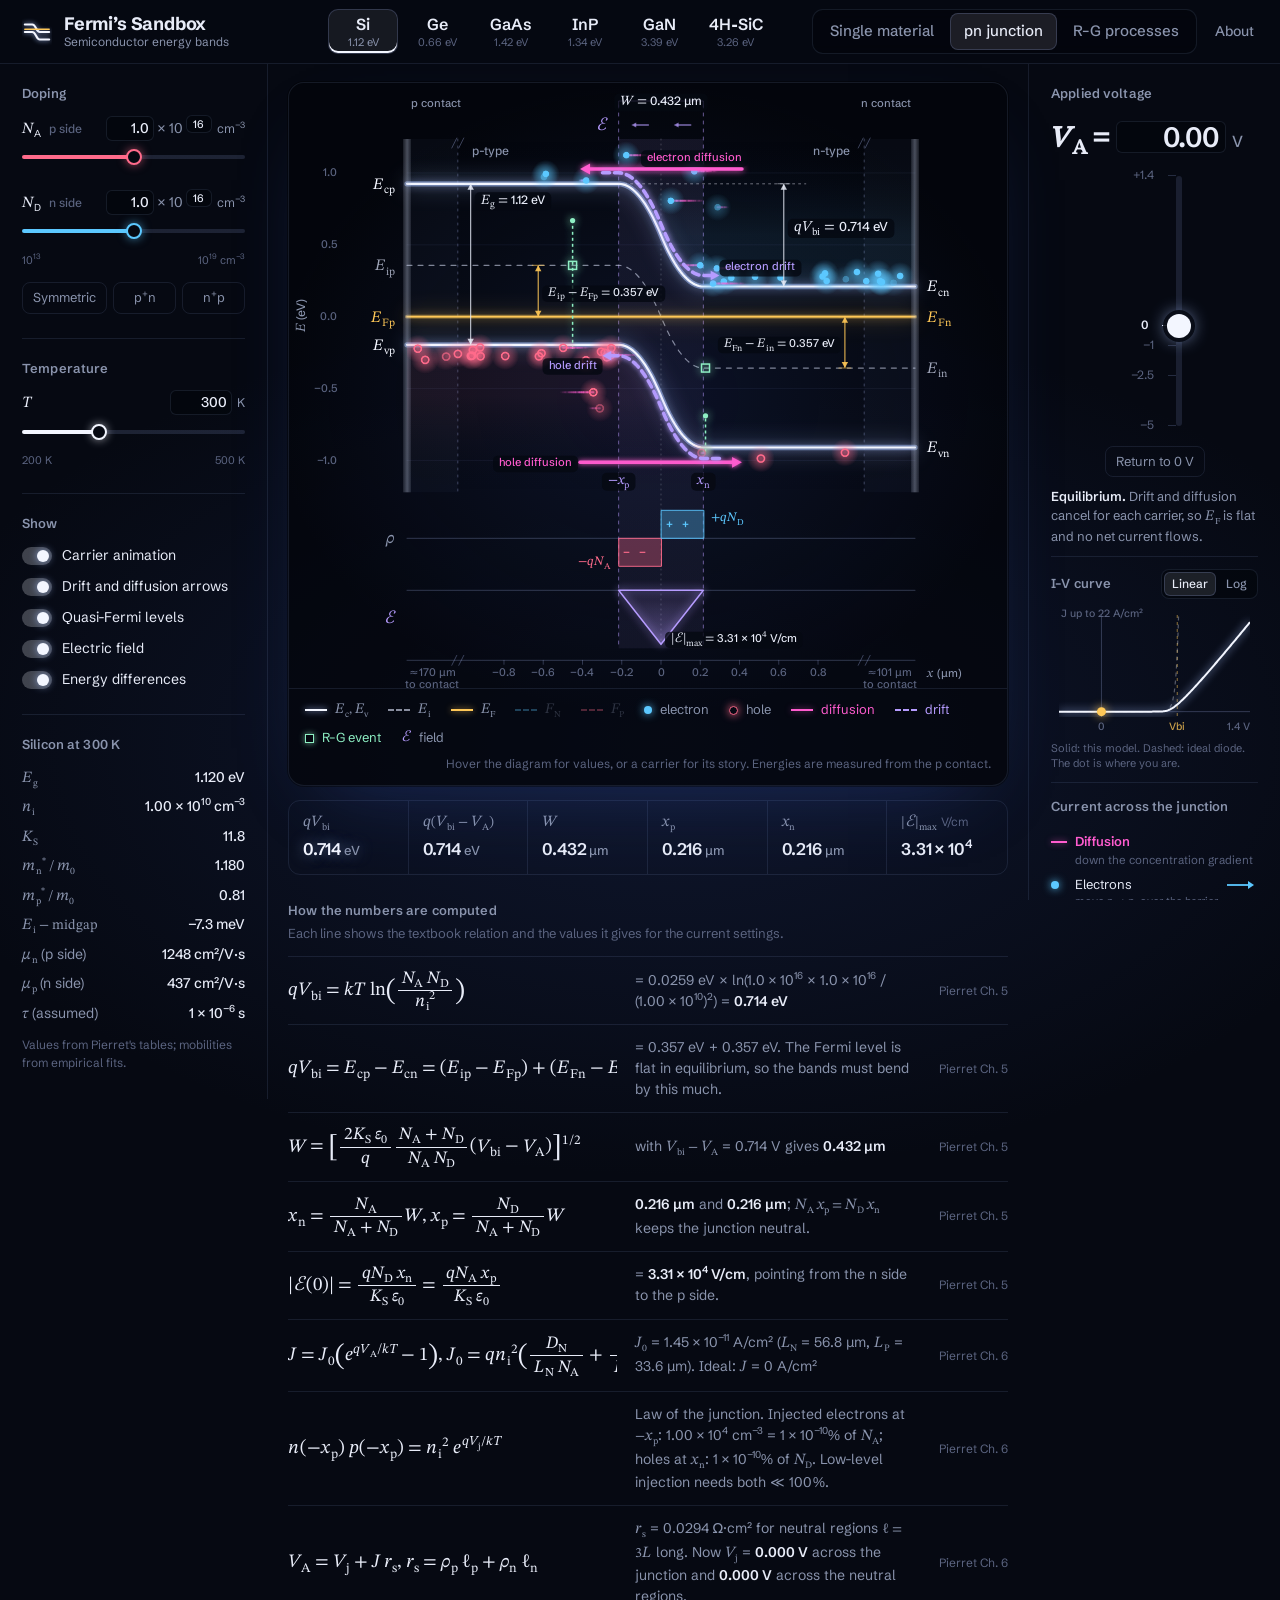
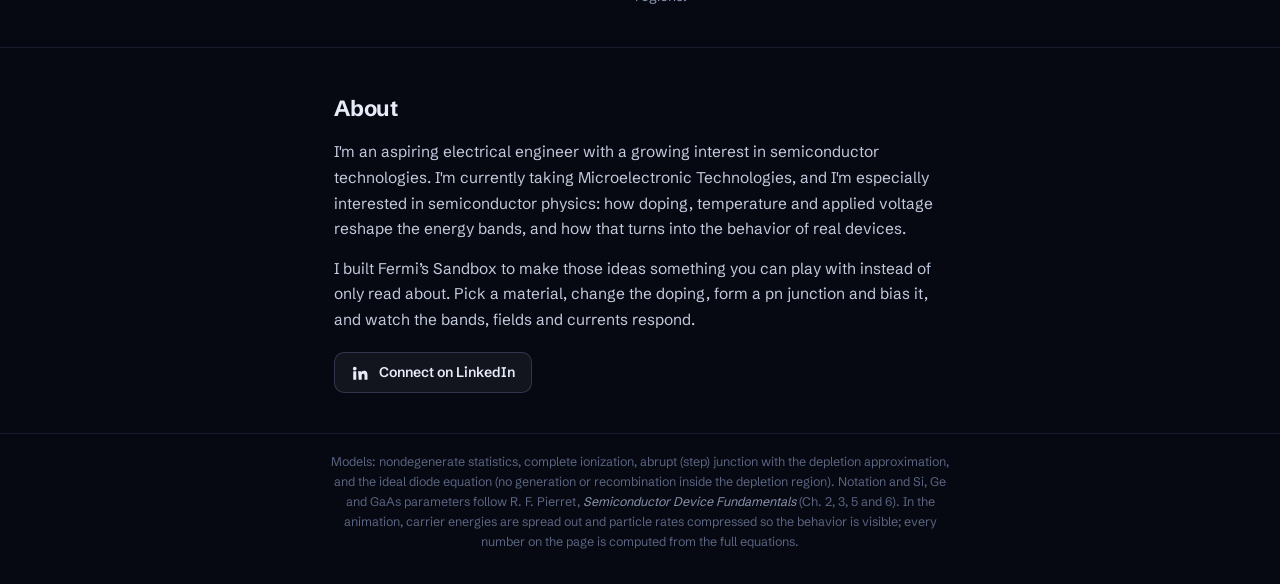
==== commit 47d6b82a: "Rename site to Fermi's Sandbox Co-Authored-By: Claude Opus 5.5 (1M context) <noreply@anthropic.com> " ====
--- a/index.html
+++ b/index.html
@@ -3,7 +3,7 @@
 <head>
   <meta charset="utf-8">
   <meta name="viewport" content="width=device-width, initial-scale=1">
-  <title>Band Lab · semiconductor band diagrams</title>
+  <title>Fermi’s Sandbox · semiconductor band diagrams</title>
   <meta name="description" content="Interactive energy band diagrams for doped semiconductors and pn junctions: Fermi level, built-in voltage, depletion region, electric field, drift and diffusion.">
   <meta name="theme-color" content="#060912">
   <link rel="preload" href="fonts/schibsted-grotesk-latin-500-normal.woff2" as="font" type="font/woff2" crossorigin>
@@ -13,14 +13,14 @@
 </head>
 <body>
   <header class="topbar">
-    <a class="brand" href="./" aria-label="Band Lab home">
+    <a class="brand" href="./" aria-label="Fermi’s Sandbox home">
       <svg class="brand-mark" viewBox="0 0 32 32" aria-hidden="true">
         <path d="M3 9h8c4 0 4 8 8 8h10" class="bm-band"/>
         <path d="M3 17h8c4 0 4 8 8 8h10" class="bm-band"/>
         <path d="M3 14h26" class="bm-ef"/>
       </svg>
       <span class="brand-text">
-        <span class="brand-name">Band Lab</span>
+        <span class="brand-name">Fermi’s Sandbox</span>
         <span class="brand-tag">Semiconductor energy bands</span>
       </span>
     </a>
@@ -196,7 +196,7 @@
         temperature and applied voltage reshape the energy bands, and how that turns into the behavior of real devices.
       </p>
       <p>
-        I built Band Lab to make those ideas something you can play with instead of only read about. Pick a material,
+        I built Fermi’s Sandbox to make those ideas something you can play with instead of only read about. Pick a material,
         change the doping, form a pn junction and bias it, and watch the bands, fields and currents respond.
       </p>
       <a class="about-cta" href="https://www.linkedin.com/in/alex-kim-johnson/" target="_blank" rel="noopener">
--- a/css/style.css
+++ b/css/style.css
@@ -585,3 +585,14 @@
   .about { padding: 32px 16px; }
 }
 @media (prefers-reduced-motion: reduce) { html { scroll-behavior: auto; } }
+
+/* narrow phones: make room for the longer name and the About link */
+@media (max-width: 480px) {
+  .topbar { padding: 10px 12px; column-gap: 8px; }
+  .brand { gap: 8px; }
+  .brand-mark { width: 22px; height: 22px; }
+  .brand-name { font-size: 15px; }
+  .top-right { gap: 6px; }
+  .mode-switch button { padding: 5px 7px; font-size: 12px; }
+  .about-link { font-size: 13px; padding: 4px 2px; }
+}
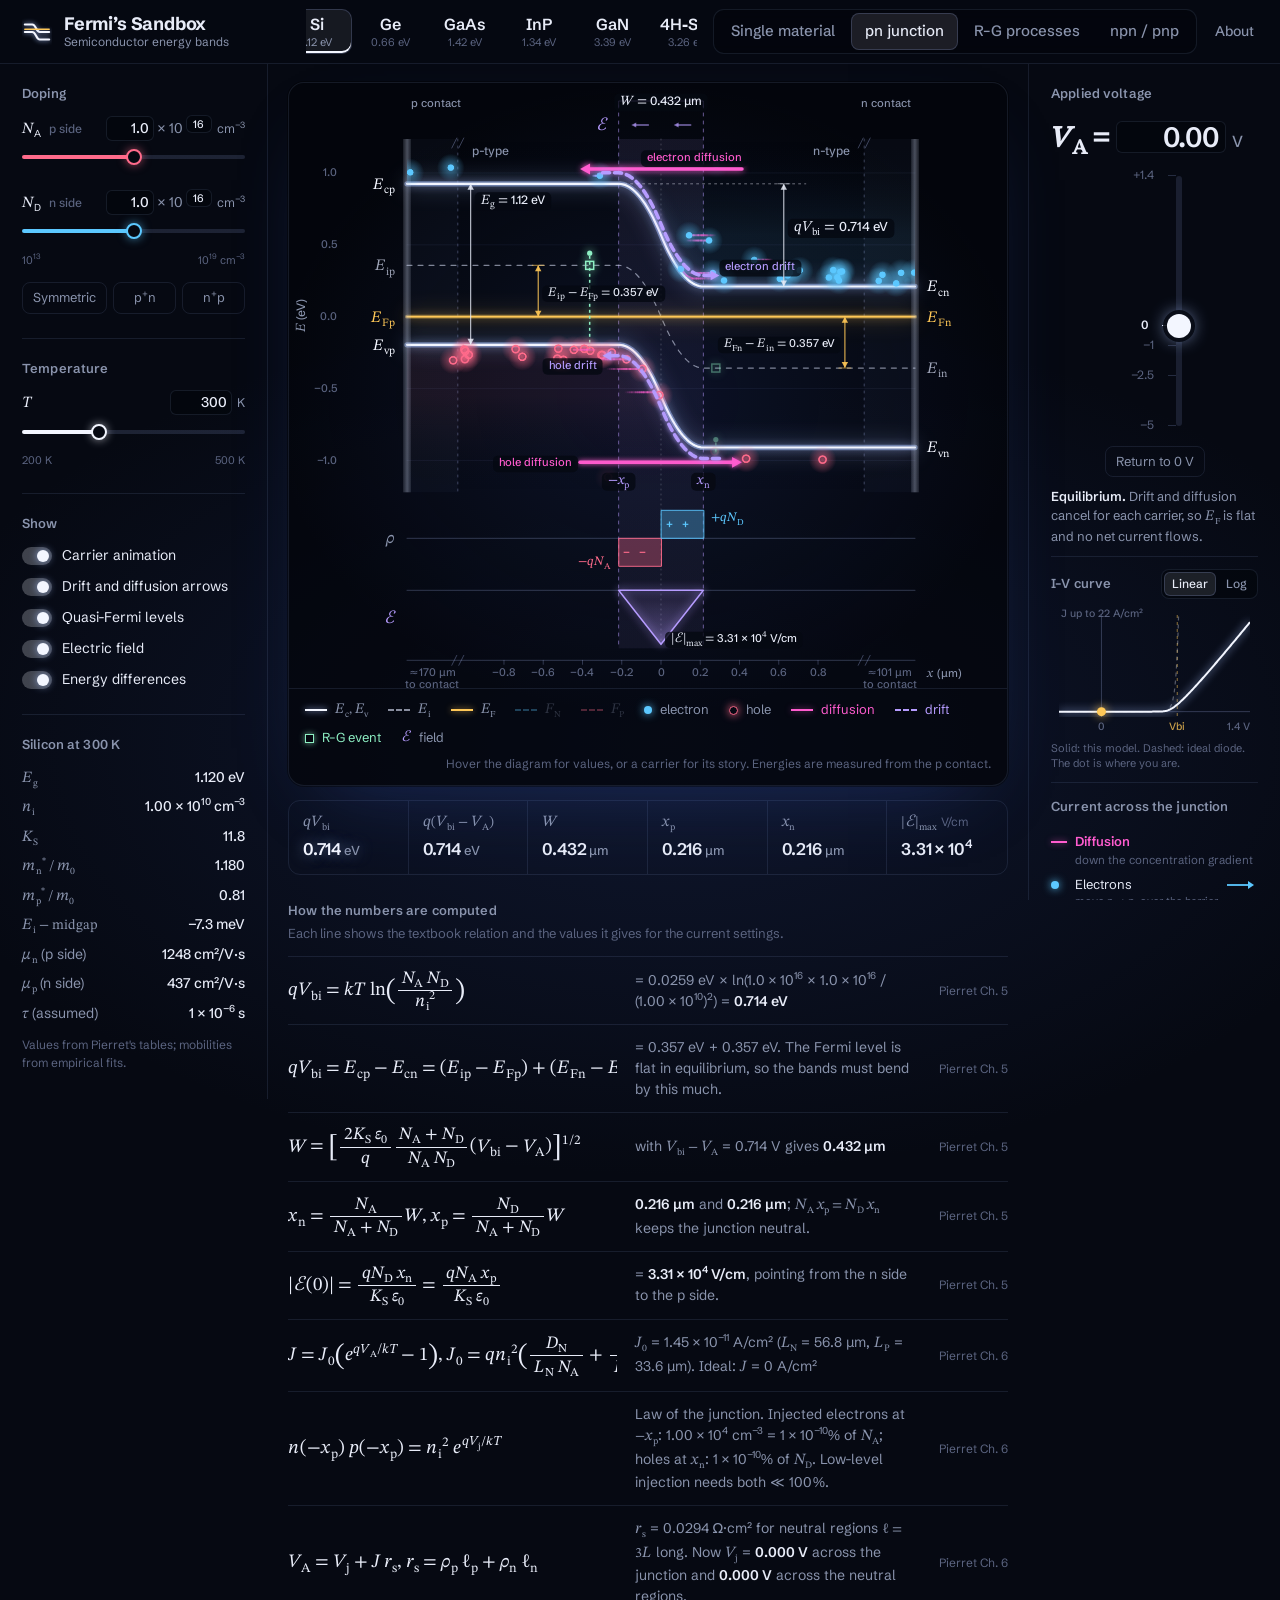
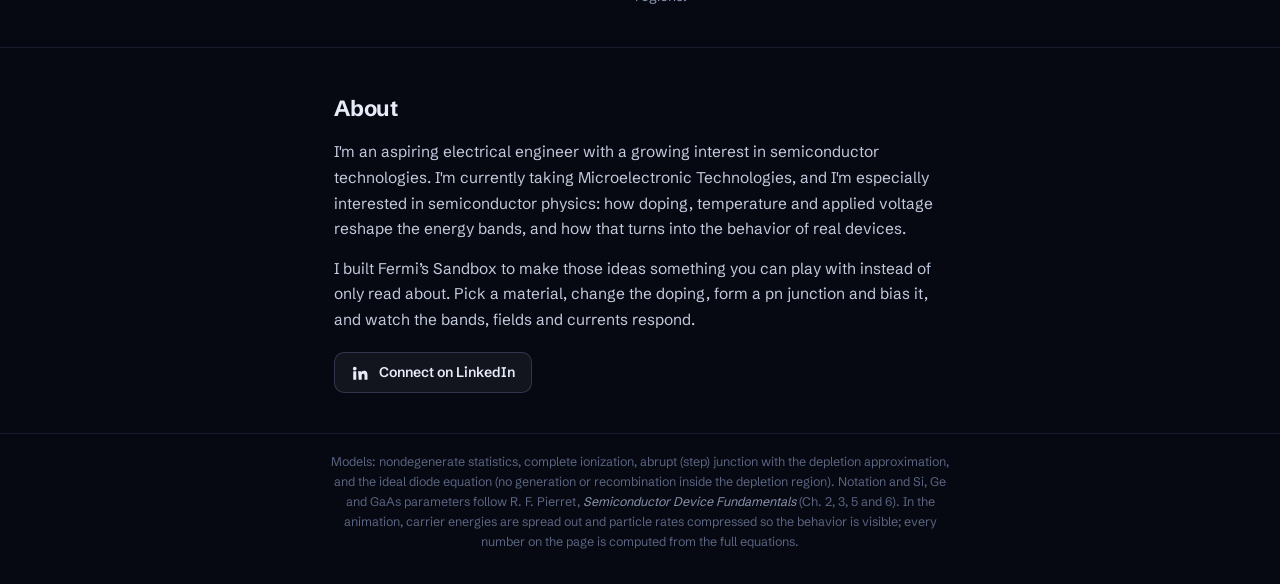
==== commit d5db088f: "Add npn/pnp transistor tab Co-Authored-By: Claude Opus 5.5 (1M context) <noreply@anthropic.com> Clau" ====
--- a/index.html
+++ b/index.html
@@ -34,6 +34,7 @@
         <button type="button" role="radio" data-mode="bulk"><span class="lg">Single material</span><span class="sm">Single</span></button>
         <button type="button" role="radio" data-mode="pn">pn junction</button>
         <button type="button" role="radio" data-mode="rg"><span class="lg">R–G processes</span><span class="sm">R–G</span></button>
+        <button type="button" role="radio" data-mode="bjt"><span class="lg">npn / pnp</span><span class="sm">BJT</span></button>
       </div>
       <a class="about-link" href="#about">About</a>
     </div>
@@ -66,10 +67,39 @@
           <input type="range" id="nd" min="0" max="60" step="1" aria-label="N D">
           <span class="range-scale"><span>10<sup>13</sup></span><span>10<sup>19</sup> cm<sup>−3</sup></span></span>
         </div>
-        <div class="presets" aria-label="Doping presets">
+        <div class="presets" aria-label="Doping presets" id="pn-presets">
           <button type="button" data-preset="sym">Symmetric</button>
           <button type="button" data-preset="p+n">p<sup>+</sup>n</button>
           <button type="button" data-preset="n+p">n<sup>+</sup>p</button>
+        </div>
+        </div>
+        <div id="doping-bjt" hidden>
+        <div class="segmented small" role="radiogroup" aria-label="Transistor type" id="bjt-type">
+          <button type="button" role="radio" data-bjt="npn">npn</button>
+          <button type="button" role="radio" data-bjt="pnp">pnp</button>
+        </div>
+        <div class="range-field" id="ne-field">
+          <span class="range-head"><span class="range-name"><i class="mi">N</i><sub>E</sub> <span class="hint">emitter</span></span><span class="sci-in" id="ne-in"><input type="number" class="num mant" step="0.1" inputmode="decimal" aria-label="N E mantissa"><span class="x">×&thinsp;10</span><input type="number" class="num exp" step="1" inputmode="numeric" aria-label="N E power of ten"><span class="u">cm<sup>−3</sup></span></span></span>
+          <input type="range" id="ne" min="0" max="60" step="1" aria-label="Emitter doping">
+        </div>
+        <div class="range-field" id="nb-field">
+          <span class="range-head"><span class="range-name"><i class="mi">N</i><sub>B</sub> <span class="hint">base</span></span><span class="sci-in" id="nb-in"><input type="number" class="num mant" step="0.1" inputmode="decimal" aria-label="N B mantissa"><span class="x">×&thinsp;10</span><input type="number" class="num exp" step="1" inputmode="numeric" aria-label="N B power of ten"><span class="u">cm<sup>−3</sup></span></span></span>
+          <input type="range" id="nb" min="0" max="60" step="1" aria-label="Base doping">
+        </div>
+        <div class="range-field" id="nc-field">
+          <span class="range-head"><span class="range-name"><i class="mi">N</i><sub>C</sub> <span class="hint">collector</span></span><span class="sci-in" id="nc-in"><input type="number" class="num mant" step="0.1" inputmode="decimal" aria-label="N C mantissa"><span class="x">×&thinsp;10</span><input type="number" class="num exp" step="1" inputmode="numeric" aria-label="N C power of ten"><span class="u">cm<sup>−3</sup></span></span></span>
+          <input type="range" id="nc" min="0" max="60" step="1" aria-label="Collector doping">
+          <span class="range-scale"><span>10<sup>13</sup></span><span>10<sup>19</sup> cm<sup>−3</sup></span></span>
+        </div>
+        <div class="range-field">
+          <span class="range-head"><span class="range-name"><i class="mi">W</i><sub>B</sub> <span class="hint">base width</span></span><span class="num-in"><input type="number" class="num" id="wb-in" min="0.1" max="10" step="0.1" inputmode="decimal" aria-label="Base width in micrometers"><span class="u">µm</span></span></span>
+          <input type="range" id="wb" min="0" max="20" step="1" aria-label="Base width">
+          <span class="range-scale"><span>0.1 µm</span><span>10 µm</span></span>
+        </div>
+        <div class="presets" aria-label="Transistor presets">
+          <button type="button" data-bjtpreset="typ">Typical</button>
+          <button type="button" data-bjtpreset="wide">Wide base</button>
+          <button type="button" data-bjtpreset="weak">Weak emitter</button>
         </div>
         </div>
       </section>
@@ -165,6 +195,35 @@
         <p class="iv-caption" id="iv-caption"></p>
       </section>
       <section class="currents" id="currents" aria-label="Currents"></section>
+      </div>
+      <div class="bjt-ui" id="bjt-ui" hidden>
+        <h2>Bias</h2>
+        <div class="op-mode" id="bjt-mode"></div>
+        <div class="bjt-vals">
+          <div class="va-readout sm"><span id="ve-sym"></span><span class="eq">=</span><input type="number" class="num va-in" id="ve-in" step="0.01" inputmode="decimal" aria-label="Emitter junction voltage in volts"><span class="unit">V</span><span class="sl-note" id="ve-note"></span></div>
+          <div class="va-readout sm"><span id="vr-sym"></span><span class="eq">=</span><input type="number" class="num va-in" id="vr-in" step="0.05" inputmode="decimal" aria-label="Collector junction voltage in volts"><span class="unit">V</span><span class="sl-note" id="vr-note"></span></div>
+        </div>
+        <div class="bjt-sliders">
+          <div class="bjt-sl"><span class="sl-cap" id="ve-cap"></span>
+            <div class="vslider" id="vs-ve"><div class="vs-track"><div class="vs-rail"></div><div class="vs-fill"></div><div class="vs-ticks"></div><div class="vs-thumb" aria-label="Emitter junction voltage"></div></div></div>
+          </div>
+          <div class="bjt-sl"><span class="sl-cap" id="vr-cap"></span>
+            <div class="vslider" id="vs-vr"><div class="vs-track"><div class="vs-rail"></div><div class="vs-fill"></div><div class="vs-ticks"></div><div class="vs-thumb" aria-label="Collector junction voltage"></div></div></div>
+          </div>
+        </div>
+        <div class="presets bjt-presets" aria-label="Operating mode presets">
+          <button type="button" data-op="active">Active</button>
+          <button type="button" data-op="saturation">Saturation</button>
+          <button type="button" data-op="cutoff">Cutoff</button>
+          <button type="button" data-op="inverse">Inverse</button>
+        </div>
+        <p class="bias-state" id="bjt-state"></p>
+        <section class="iv" id="bjt-out" aria-label="Output characteristics">
+          <div class="iv-head"><h2>Output curves</h2></div>
+          <canvas id="bjt-out-canvas"></canvas>
+          <p class="iv-caption" id="bjt-out-caption"></p>
+        </section>
+        <section class="currents" id="bjt-currents" aria-label="Currents"></section>
       </div>
       <div class="rg-ui" id="rg-ui" hidden>
         <section class="rg-choose">
@@ -223,6 +282,7 @@
   <script src="js/vslider.js"></script>
   <script src="js/numinput.js"></script>
   <script src="js/rg.js"></script>
+  <script src="js/bjt.js"></script>
   <script src="js/app.js"></script>
 </body>
 </html>
--- a/css/style.css
+++ b/css/style.css
@@ -596,3 +596,70 @@
   .mode-switch button { padding: 5px 7px; font-size: 12px; }
   .about-link { font-size: 13px; padding: 4px 2px; }
 }
+
+/* ---------- npn / pnp tab ---------- */
+.bjt-ui { display: flex; flex-direction: column; gap: 10px; }
+.bjt-ui > * { flex: none; }
+.bjt-ui h2 { margin-bottom: 0; }
+.op-mode { display: flex; align-items: center; justify-content: space-between; gap: 8px; flex-wrap: wrap; }
+.op-badge { font-size: 13px; font-weight: 600; padding: 3px 10px; border-radius: 999px; border: 1px solid currentColor; }
+.op-active { color: var(--rgc); }
+.op-saturation { color: var(--ef); }
+.op-cutoff { color: var(--dim); }
+.op-inverse { color: var(--hole); }
+.op-equilibrium { color: var(--band); }
+.op-vce { font-size: 13px; color: var(--dim); white-space: nowrap; }
+.bjt-sliders { display: grid; grid-template-columns: 1fr 1fr; gap: 6px; }
+.bjt-sl { min-width: 0; display: flex; flex-direction: column; align-items: center; }
+.sl-cap { font-size: 14px; color: var(--dim); }
+.bjt-vals { display: grid; gap: 6px; }
+.va-readout.sm { font-size: 18px; gap: 6px; flex-wrap: wrap; row-gap: 0; }
+.va-readout.sm .mi { font-size: 1.05em; }
+.va-readout.sm .va-in { font-size: 18px; width: 3.8em; padding: 0 5px; }
+.va-readout.sm .unit { font-size: 13px; }
+.sl-note { flex-basis: 100%; font-size: 11.5px; font-weight: 400; color: var(--faint); letter-spacing: 0; }
+.bjt-presets { display: grid; grid-template-columns: 1fr 1fr; }
+.bjt-sl .vslider { height: clamp(170px, 25vh, 280px); padding: 8px 0; }
+.bjt-sl .vs-track { width: 100%; }
+#vs-vr[data-bias="forward"] .vs-fill { background: var(--field); box-shadow: 0 0 12px rgba(182, 156, 255, 0.7); }
+#vs-vr[data-bias="reverse"] .vs-fill { background: var(--ef); box-shadow: 0 0 12px rgba(255, 200, 87, 0.7); }
+.bjt-presets { margin-top: 0; }
+.bjt-presets button { font-size: 12px; padding: 5px 6px; }
+.bjt-presets button.on { color: var(--text); border-color: var(--line-strong); background: rgba(243, 246, 255, 0.07); }
+#bjt-out-canvas { display: block; width: 100%; height: 140px; }
+.sw.base { width: 16px; height: 10px; border: 0; background: rgba(255, 200, 87, 0.12); border-left: 1px dashed rgba(182, 156, 255, 0.7); border-right: 1px dashed rgba(182, 156, 255, 0.7); }
+.cur-net.terms { display: grid; gap: 6px; }
+.term { display: grid; grid-template-columns: 34px 1fr; column-gap: 8px; align-items: baseline; }
+.term .eqline { font-family: var(--math); font-size: 16px; grid-row: 1 / 3; }
+.term .eqline .mi { font-size: 1em; }
+.term .value { font-size: 17px; font-weight: 600; }
+.term .value .unit { font-size: 12px; color: var(--dim); font-weight: 500; margin-left: 3px; }
+.term .dirtext { font-size: 12px; color: var(--dim); }
+body[data-mode="bjt"] .figure { height: clamp(580px, calc(100vh - var(--header) - 120px), 900px); }
+
+@media (max-width: 1180px) {
+  .bjt-ui { grid-column: 1 / -1; display: grid; grid-template-columns: minmax(0, 1fr) minmax(0, 1fr); gap: 10px 24px; }
+  .bjt-ui > h2, .op-mode, .bjt-vals, .bjt-sliders, .bjt-presets, .bjt-ui > .bias-state { grid-column: 1 / -1; }
+  .bjt-vals { grid-template-columns: 1fr 1fr; gap: 6px 48px; }
+  .bjt-sliders { grid-template-columns: 1fr 1fr; gap: 6px 48px; }
+  .bjt-sl { align-items: stretch; }
+  .bjt-sl .vslider { height: 64px; padding: 0 4px; }
+  .bjt-presets { grid-template-columns: repeat(4, 1fr); }
+  #bjt-out { grid-column: 1; }
+  #bjt-currents { grid-column: 2; display: block; border-top: 1px solid var(--line); padding-top: 12px; }
+}
+@media (max-width: 820px) {
+  .bjt-ui { grid-template-columns: 1fr; }
+  .bjt-vals, .bjt-sliders { grid-template-columns: 1fr; }
+  .bjt-presets { grid-template-columns: 1fr 1fr; }
+  #bjt-out, #bjt-currents { grid-column: 1; }
+}
+@media (max-width: 480px) {
+  /* four structure tabs: give them their own row under the name */
+  .top-right { display: contents; }
+  .brand { grid-column: 1; grid-row: 1; }
+  .about-link { grid-column: 2; grid-row: 1; justify-self: end; }
+  .mode-switch { grid-column: 1 / -1; grid-row: 2; display: flex; }
+  .mode-switch button { flex: 1; padding: 6px 4px; font-size: 13px; }
+  .material-picker { grid-row: 3; }
+}
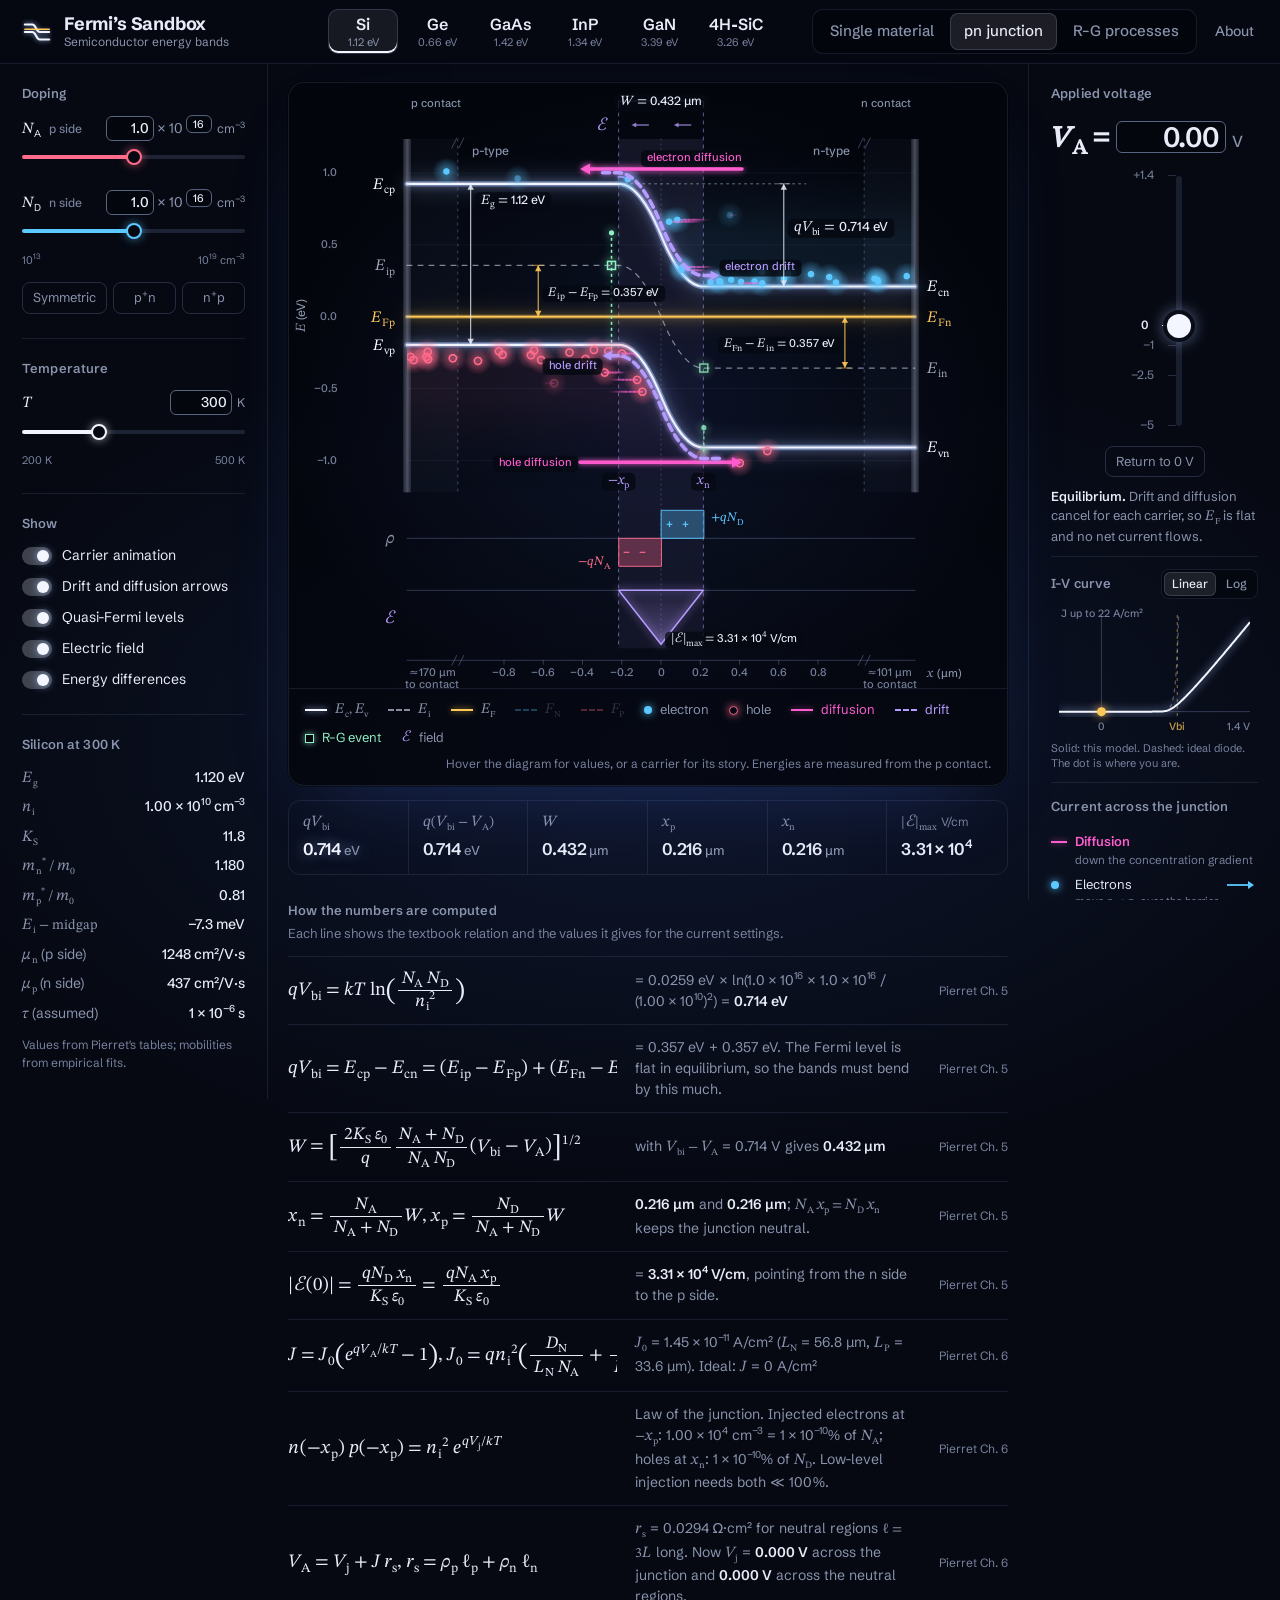
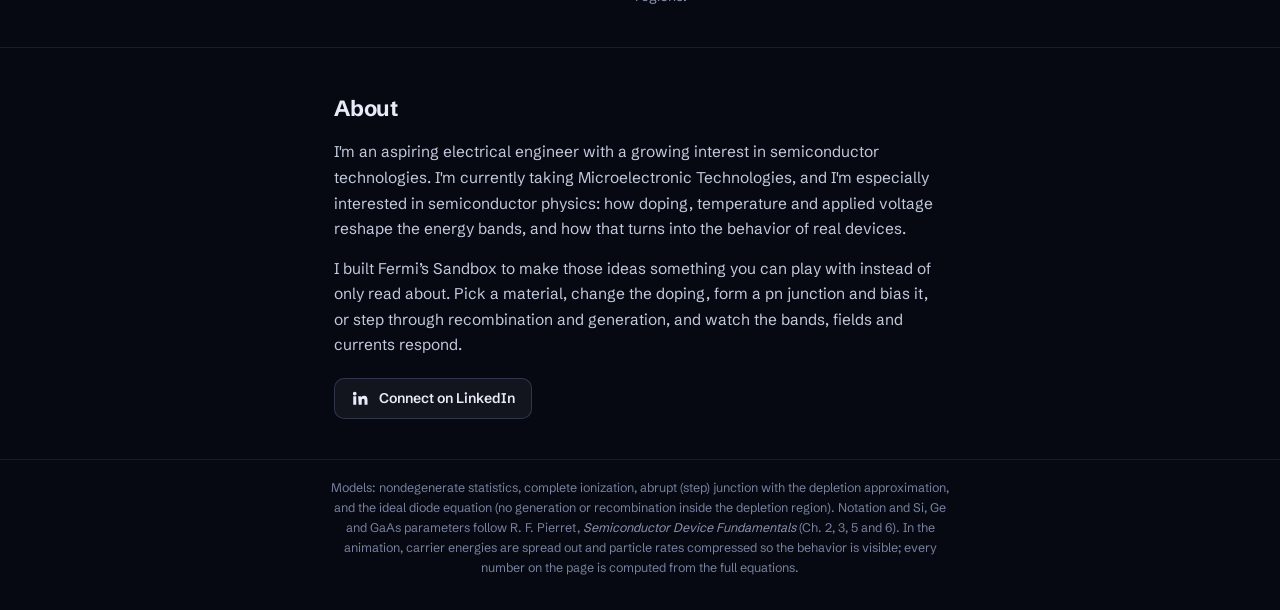
==== commit 0ee5270a: "Archive the npn/pnp tab; accessibility, touch and copy polish Archive: - The npn/pnp transistor tab " ====
--- a/index.html
+++ b/index.html
@@ -8,7 +8,7 @@
   <meta name="theme-color" content="#060912">
   <link rel="preload" href="fonts/schibsted-grotesk-latin-500-normal.woff2" as="font" type="font/woff2" crossorigin>
   <link rel="preload" href="fonts/stix-two-text-latin-400-italic.woff2" as="font" type="font/woff2" crossorigin>
-  <link rel="icon" href="data:image/svg+xml,%3Csvg xmlns='http://www.w3.org/2000/svg' viewBox='0 0 32 32'%3E%3Crect width='32' height='32' rx='7' fill='%23060912'/%3E%3Cpath d='M4 9h8c4 0 4 8 8 8h8' stroke='%23f3f6ff' stroke-width='2.2' fill='none' stroke-linecap='round'/%3E%3Cpath d='M4 17h8c4 0 4 8 8 8h8' stroke='%23f3f6ff' stroke-width='2.2' fill='none' stroke-linecap='round'/%3E%3Cpath d='M4 14h24' stroke='%23ffc857' stroke-width='1.6' stroke-linecap='round'/%3E%3C/svg%3E">
+  <link rel="icon" type="image/svg+xml" href="icon.svg">
   <link rel="stylesheet" href="css/style.css">
 </head>
 <body>
@@ -34,7 +34,6 @@
         <button type="button" role="radio" data-mode="bulk"><span class="lg">Single material</span><span class="sm">Single</span></button>
         <button type="button" role="radio" data-mode="pn">pn junction</button>
         <button type="button" role="radio" data-mode="rg"><span class="lg">R–G processes</span><span class="sm">R–G</span></button>
-        <button type="button" role="radio" data-mode="bjt"><span class="lg">npn / pnp</span><span class="sm">BJT</span></button>
       </div>
       <a class="about-link" href="#about">About</a>
     </div>
@@ -67,39 +66,10 @@
           <input type="range" id="nd" min="0" max="60" step="1" aria-label="N D">
           <span class="range-scale"><span>10<sup>13</sup></span><span>10<sup>19</sup> cm<sup>−3</sup></span></span>
         </div>
-        <div class="presets" aria-label="Doping presets" id="pn-presets">
+        <div class="presets" aria-label="Doping presets">
           <button type="button" data-preset="sym">Symmetric</button>
           <button type="button" data-preset="p+n">p<sup>+</sup>n</button>
           <button type="button" data-preset="n+p">n<sup>+</sup>p</button>
-        </div>
-        </div>
-        <div id="doping-bjt" hidden>
-        <div class="segmented small" role="radiogroup" aria-label="Transistor type" id="bjt-type">
-          <button type="button" role="radio" data-bjt="npn">npn</button>
-          <button type="button" role="radio" data-bjt="pnp">pnp</button>
-        </div>
-        <div class="range-field" id="ne-field">
-          <span class="range-head"><span class="range-name"><i class="mi">N</i><sub>E</sub> <span class="hint">emitter</span></span><span class="sci-in" id="ne-in"><input type="number" class="num mant" step="0.1" inputmode="decimal" aria-label="N E mantissa"><span class="x">×&thinsp;10</span><input type="number" class="num exp" step="1" inputmode="numeric" aria-label="N E power of ten"><span class="u">cm<sup>−3</sup></span></span></span>
-          <input type="range" id="ne" min="0" max="60" step="1" aria-label="Emitter doping">
-        </div>
-        <div class="range-field" id="nb-field">
-          <span class="range-head"><span class="range-name"><i class="mi">N</i><sub>B</sub> <span class="hint">base</span></span><span class="sci-in" id="nb-in"><input type="number" class="num mant" step="0.1" inputmode="decimal" aria-label="N B mantissa"><span class="x">×&thinsp;10</span><input type="number" class="num exp" step="1" inputmode="numeric" aria-label="N B power of ten"><span class="u">cm<sup>−3</sup></span></span></span>
-          <input type="range" id="nb" min="0" max="60" step="1" aria-label="Base doping">
-        </div>
-        <div class="range-field" id="nc-field">
-          <span class="range-head"><span class="range-name"><i class="mi">N</i><sub>C</sub> <span class="hint">collector</span></span><span class="sci-in" id="nc-in"><input type="number" class="num mant" step="0.1" inputmode="decimal" aria-label="N C mantissa"><span class="x">×&thinsp;10</span><input type="number" class="num exp" step="1" inputmode="numeric" aria-label="N C power of ten"><span class="u">cm<sup>−3</sup></span></span></span>
-          <input type="range" id="nc" min="0" max="60" step="1" aria-label="Collector doping">
-          <span class="range-scale"><span>10<sup>13</sup></span><span>10<sup>19</sup> cm<sup>−3</sup></span></span>
-        </div>
-        <div class="range-field">
-          <span class="range-head"><span class="range-name"><i class="mi">W</i><sub>B</sub> <span class="hint">base width</span></span><span class="num-in"><input type="number" class="num" id="wb-in" min="0.1" max="10" step="0.1" inputmode="decimal" aria-label="Base width in micrometers"><span class="u">µm</span></span></span>
-          <input type="range" id="wb" min="0" max="20" step="1" aria-label="Base width">
-          <span class="range-scale"><span>0.1 µm</span><span>10 µm</span></span>
-        </div>
-        <div class="presets" aria-label="Transistor presets">
-          <button type="button" data-bjtpreset="typ">Typical</button>
-          <button type="button" data-bjtpreset="wide">Wide base</button>
-          <button type="button" data-bjtpreset="weak">Weak emitter</button>
         </div>
         </div>
       </section>
@@ -109,7 +79,7 @@
         <div class="range-field">
           <span class="range-head"><span class="range-name">State</span><span class="num-in"><input type="number" class="num" id="rg-u-in" min="-1" max="1" step="0.05" inputmode="decimal" aria-label="Carrier state, from minus 1 (removed) to 1 (injected)"></span></span>
           <output class="range-sub" id="rg-u-out"></output>
-          <input type="range" id="rg-u" min="-1" max="1" step="0.02">
+          <input type="range" id="rg-u" min="-1" max="1" step="0.02" aria-label="Carrier state">
           <span class="range-scale"><span>removed</span><span>equilibrium</span><span>injected</span></span>
         </div>
         <div class="presets rg-presets" aria-label="Carrier presets">
@@ -119,7 +89,7 @@
         </div>
         <div class="range-field trap">
           <span class="range-head"><span class="range-name"><i class="mi">E</i><sub>T</sub> − <i class="mi">E</i><sub>i</sub> <span class="hint">R–G center level</span></span><span class="num-in"><input type="number" class="num" id="rg-et-in" step="0.01" inputmode="decimal" aria-label="E T minus E i in eV"><span class="u">eV</span></span></span>
-          <input type="range" id="rg-et" min="-0.5" max="0.5" step="0.01">
+          <input type="range" id="rg-et" min="-0.5" max="0.5" step="0.01" aria-label="R–G center level">
         </div>
         <div class="range-field">
           <span class="range-head"><span class="range-name"><i class="mi">τ</i><sub>n</sub> = <i class="mi">τ</i><sub>p</sub> <span class="hint">R–G center lifetime</span></span><span class="sci-in" id="rg-tau-in"><input type="number" class="num mant" step="0.1" min="1" max="9.9" inputmode="decimal" aria-label="Lifetime mantissa"><span class="x">×&thinsp;10</span><input type="number" class="num exp" step="1" inputmode="numeric" aria-label="Lifetime power of ten"><span class="u">s</span></span></span>
@@ -132,7 +102,7 @@
         <h2>Temperature</h2>
         <div class="range-field">
           <span class="range-head"><span class="range-name"><i class="mi">T</i></span><span class="num-in"><input type="number" class="num" id="t-in" min="200" max="500" step="1" inputmode="numeric" aria-label="Temperature in kelvin"><span class="u">K</span></span></span>
-          <input type="range" id="temp" min="200" max="500" step="5">
+          <input type="range" id="temp" min="200" max="500" step="5" aria-label="Temperature">
           <span class="range-scale"><span>200 K</span><span>500 K</span></span>
         </div>
       </section>
@@ -195,35 +165,6 @@
         <p class="iv-caption" id="iv-caption"></p>
       </section>
       <section class="currents" id="currents" aria-label="Currents"></section>
-      </div>
-      <div class="bjt-ui" id="bjt-ui" hidden>
-        <h2>Bias</h2>
-        <div class="op-mode" id="bjt-mode"></div>
-        <div class="bjt-vals">
-          <div class="va-readout sm"><span id="ve-sym"></span><span class="eq">=</span><input type="number" class="num va-in" id="ve-in" step="0.01" inputmode="decimal" aria-label="Emitter junction voltage in volts"><span class="unit">V</span><span class="sl-note" id="ve-note"></span></div>
-          <div class="va-readout sm"><span id="vr-sym"></span><span class="eq">=</span><input type="number" class="num va-in" id="vr-in" step="0.05" inputmode="decimal" aria-label="Collector junction voltage in volts"><span class="unit">V</span><span class="sl-note" id="vr-note"></span></div>
-        </div>
-        <div class="bjt-sliders">
-          <div class="bjt-sl"><span class="sl-cap" id="ve-cap"></span>
-            <div class="vslider" id="vs-ve"><div class="vs-track"><div class="vs-rail"></div><div class="vs-fill"></div><div class="vs-ticks"></div><div class="vs-thumb" aria-label="Emitter junction voltage"></div></div></div>
-          </div>
-          <div class="bjt-sl"><span class="sl-cap" id="vr-cap"></span>
-            <div class="vslider" id="vs-vr"><div class="vs-track"><div class="vs-rail"></div><div class="vs-fill"></div><div class="vs-ticks"></div><div class="vs-thumb" aria-label="Collector junction voltage"></div></div></div>
-          </div>
-        </div>
-        <div class="presets bjt-presets" aria-label="Operating mode presets">
-          <button type="button" data-op="active">Active</button>
-          <button type="button" data-op="saturation">Saturation</button>
-          <button type="button" data-op="cutoff">Cutoff</button>
-          <button type="button" data-op="inverse">Inverse</button>
-        </div>
-        <p class="bias-state" id="bjt-state"></p>
-        <section class="iv" id="bjt-out" aria-label="Output characteristics">
-          <div class="iv-head"><h2>Output curves</h2></div>
-          <canvas id="bjt-out-canvas"></canvas>
-          <p class="iv-caption" id="bjt-out-caption"></p>
-        </section>
-        <section class="currents" id="bjt-currents" aria-label="Currents"></section>
       </div>
       <div class="rg-ui" id="rg-ui" hidden>
         <section class="rg-choose">
@@ -248,7 +189,7 @@
 
   <section class="about" id="about" aria-labelledby="about-title">
     <div class="about-inner">
-      <h2 id="about-title">About</h2>
+      <h2 id="about-title" tabindex="-1">About</h2>
       <p>
         I'm an aspiring electrical engineer with a growing interest in semiconductor technologies. I'm currently
         taking Microelectronic Technologies, and I'm especially interested in semiconductor physics: how doping,
@@ -256,7 +197,8 @@
       </p>
       <p>
         I built Fermi’s Sandbox to make those ideas something you can play with instead of only read about. Pick a material,
-        change the doping, form a pn junction and bias it, and watch the bands, fields and currents respond.
+        change the doping, form a pn junction and bias it, or step through recombination and generation, and watch the bands,
+        fields and currents respond.
       </p>
       <a class="about-cta" href="https://www.linkedin.com/in/alex-kim-johnson/" target="_blank" rel="noopener">
         <svg viewBox="0 0 24 24" aria-hidden="true"><path d="M4.98 3.5a2.5 2.5 0 1 1 0 5 2.5 2.5 0 0 1 0-5zM3 9.5h4V21H3zM9.5 9.5h3.8v1.6h.1c.5-1 1.8-2 3.8-2 4 0 4.8 2.6 4.8 6V21h-4v-5.2c0-1.2 0-2.8-1.7-2.8s-2 1.3-2 2.7V21h-4z" fill="currentColor"/></svg>
@@ -282,7 +224,6 @@
   <script src="js/vslider.js"></script>
   <script src="js/numinput.js"></script>
   <script src="js/rg.js"></script>
-  <script src="js/bjt.js"></script>
   <script src="js/app.js"></script>
 </body>
 </html>
--- a/css/style.css
+++ b/css/style.css
@@ -19,7 +19,8 @@
   --line-strong: rgba(150, 170, 230, 0.22);
   --text: #e8ecf8;
   --dim: #8a94ad;
-  --faint: #5b6480;
+  --faint: #78829e;
+  --control: #5b6480;   /* form-control edges, 3:1 against --bg */
   --band: #f3f6ff;
   --ef: #ffc857;
   --electron: #5cc8ff;
@@ -52,6 +53,9 @@
 h2 { margin: 0 0 12px; font-size: 13px; font-weight: 600; color: var(--dim); letter-spacing: 0.01em; }
 sup, sub { font-size: 0.72em; line-height: 0; }
 :focus-visible { outline: 2px solid var(--ef); outline-offset: 2px; }
+::selection { background: rgba(255, 200, 87, 0.28); color: var(--text); }
+html { scrollbar-color: rgba(150, 170, 230, 0.28) transparent; }
+h1, h2, h3 { text-wrap: balance; }
 
 .mi { font-family: var(--math); font-style: italic; font-size: 1.12em; padding-right: 0.04em; }
 .mr { font-family: var(--math); font-style: normal; }
@@ -153,7 +157,7 @@
 
 .presets { display: flex; gap: 6px; margin-top: 14px; }
 .presets button, .ghost {
-  border: 1px solid var(--line); background: none; border-radius: 8px;
+  border: 1px solid var(--line-strong); background: none; border-radius: 8px;
   padding: 5px 10px; font-size: 13px; color: var(--dim); cursor: pointer;
 }
 .presets button { flex: 1; }
@@ -229,8 +233,8 @@
 
 .notice {
   margin: 12px 0 0; padding: 10px 14px;
-  border-left: 2px solid var(--ef); background: rgba(255, 200, 87, 0.06);
-  border-radius: 0 8px 8px 0; font-size: 13px; color: #f0e2bf;
+  border: 1px solid rgba(255, 200, 87, 0.3); background: rgba(255, 200, 87, 0.06);
+  border-radius: 8px; font-size: 13px; color: #f0e2bf;
 }
 
 /* ---------- equations ---------- */
@@ -524,13 +528,13 @@
 .num {
   font: inherit; font-weight: 500; color: var(--text);
   background: rgba(3, 5, 11, 0.6);
-  border: 1px solid var(--line); border-radius: 6px;
-  padding: 1px 4px; text-align: right;
+  border: 1px solid var(--control); border-radius: 6px;
+  padding: 1px 4px; text-align: right; caret-color: var(--ef);
   -moz-appearance: textfield; appearance: textfield;
   transition: border-color 0.15s, background-color 0.15s;
 }
 .num::-webkit-outer-spin-button, .num::-webkit-inner-spin-button { -webkit-appearance: none; margin: 0; }
-.num:hover { border-color: var(--line-strong); }
+.num:hover { border-color: var(--dim); }
 .num:focus { outline: none; border-color: var(--ef); background: rgba(255, 200, 87, 0.06); }
 .sci-in, .num-in { display: inline-flex; align-items: baseline; gap: 3px; font-size: 14px; white-space: nowrap; }
 .sci-in .mant { width: 3.4em; }
@@ -597,69 +601,16 @@
   .about-link { font-size: 13px; padding: 4px 2px; }
 }
 
-/* ---------- npn / pnp tab ---------- */
-.bjt-ui { display: flex; flex-direction: column; gap: 10px; }
-.bjt-ui > * { flex: none; }
-.bjt-ui h2 { margin-bottom: 0; }
-.op-mode { display: flex; align-items: center; justify-content: space-between; gap: 8px; flex-wrap: wrap; }
-.op-badge { font-size: 13px; font-weight: 600; padding: 3px 10px; border-radius: 999px; border: 1px solid currentColor; }
-.op-active { color: var(--rgc); }
-.op-saturation { color: var(--ef); }
-.op-cutoff { color: var(--dim); }
-.op-inverse { color: var(--hole); }
-.op-equilibrium { color: var(--band); }
-.op-vce { font-size: 13px; color: var(--dim); white-space: nowrap; }
-.bjt-sliders { display: grid; grid-template-columns: 1fr 1fr; gap: 6px; }
-.bjt-sl { min-width: 0; display: flex; flex-direction: column; align-items: center; }
-.sl-cap { font-size: 14px; color: var(--dim); }
-.bjt-vals { display: grid; gap: 6px; }
-.va-readout.sm { font-size: 18px; gap: 6px; flex-wrap: wrap; row-gap: 0; }
-.va-readout.sm .mi { font-size: 1.05em; }
-.va-readout.sm .va-in { font-size: 18px; width: 3.8em; padding: 0 5px; }
-.va-readout.sm .unit { font-size: 13px; }
-.sl-note { flex-basis: 100%; font-size: 11.5px; font-weight: 400; color: var(--faint); letter-spacing: 0; }
-.bjt-presets { display: grid; grid-template-columns: 1fr 1fr; }
-.bjt-sl .vslider { height: clamp(170px, 25vh, 280px); padding: 8px 0; }
-.bjt-sl .vs-track { width: 100%; }
-#vs-vr[data-bias="forward"] .vs-fill { background: var(--field); box-shadow: 0 0 12px rgba(182, 156, 255, 0.7); }
-#vs-vr[data-bias="reverse"] .vs-fill { background: var(--ef); box-shadow: 0 0 12px rgba(255, 200, 87, 0.7); }
-.bjt-presets { margin-top: 0; }
-.bjt-presets button { font-size: 12px; padding: 5px 6px; }
-.bjt-presets button.on { color: var(--text); border-color: var(--line-strong); background: rgba(243, 246, 255, 0.07); }
-#bjt-out-canvas { display: block; width: 100%; height: 140px; }
-.sw.base { width: 16px; height: 10px; border: 0; background: rgba(255, 200, 87, 0.12); border-left: 1px dashed rgba(182, 156, 255, 0.7); border-right: 1px dashed rgba(182, 156, 255, 0.7); }
-.cur-net.terms { display: grid; gap: 6px; }
-.term { display: grid; grid-template-columns: 34px 1fr; column-gap: 8px; align-items: baseline; }
-.term .eqline { font-family: var(--math); font-size: 16px; grid-row: 1 / 3; }
-.term .eqline .mi { font-size: 1em; }
-.term .value { font-size: 17px; font-weight: 600; }
-.term .value .unit { font-size: 12px; color: var(--dim); font-weight: 500; margin-left: 3px; }
-.term .dirtext { font-size: 12px; color: var(--dim); }
-body[data-mode="bjt"] .figure { height: clamp(580px, calc(100vh - var(--header) - 120px), 900px); }
-
-@media (max-width: 1180px) {
-  .bjt-ui { grid-column: 1 / -1; display: grid; grid-template-columns: minmax(0, 1fr) minmax(0, 1fr); gap: 10px 24px; }
-  .bjt-ui > h2, .op-mode, .bjt-vals, .bjt-sliders, .bjt-presets, .bjt-ui > .bias-state { grid-column: 1 / -1; }
-  .bjt-vals { grid-template-columns: 1fr 1fr; gap: 6px 48px; }
-  .bjt-sliders { grid-template-columns: 1fr 1fr; gap: 6px 48px; }
-  .bjt-sl { align-items: stretch; }
-  .bjt-sl .vslider { height: 64px; padding: 0 4px; }
-  .bjt-presets { grid-template-columns: repeat(4, 1fr); }
-  #bjt-out { grid-column: 1; }
-  #bjt-currents { grid-column: 2; display: block; border-top: 1px solid var(--line); padding-top: 12px; }
-}
-@media (max-width: 820px) {
-  .bjt-ui { grid-template-columns: 1fr; }
-  .bjt-vals, .bjt-sliders { grid-template-columns: 1fr; }
-  .bjt-presets { grid-template-columns: 1fr 1fr; }
-  #bjt-out, #bjt-currents { grid-column: 1; }
-}
-@media (max-width: 480px) {
-  /* four structure tabs: give them their own row under the name */
-  .top-right { display: contents; }
-  .brand { grid-column: 1; grid-row: 1; }
-  .about-link { grid-column: 2; grid-row: 1; justify-self: end; }
-  .mode-switch { grid-column: 1 / -1; grid-row: 2; display: flex; }
-  .mode-switch button { flex: 1; padding: 6px 4px; font-size: 13px; }
-  .material-picker { grid-row: 3; }
-}
+/* touch screens: bigger targets, and 16px inputs so phones don't zoom on focus */
+@media (pointer: coarse) {
+  .presets button, .ghost, .rg-grid button { min-height: 40px; }
+  .segmented button { min-height: 38px; }
+  .segmented.tiny button { min-height: 32px; }
+  .about-link { padding-top: 10px; padding-bottom: 10px; }
+  .mat { min-height: 44px; }
+  .num { font-size: 16px; }
+  .sci-in .exp { font-size: 13px; }
+  input[type="range"] { height: 32px; }
+  input[type="range"]::-webkit-slider-thumb { width: 22px; height: 22px; margin-top: -9px; }
+  input[type="range"]::-moz-range-thumb { width: 18px; height: 18px; }
+}
